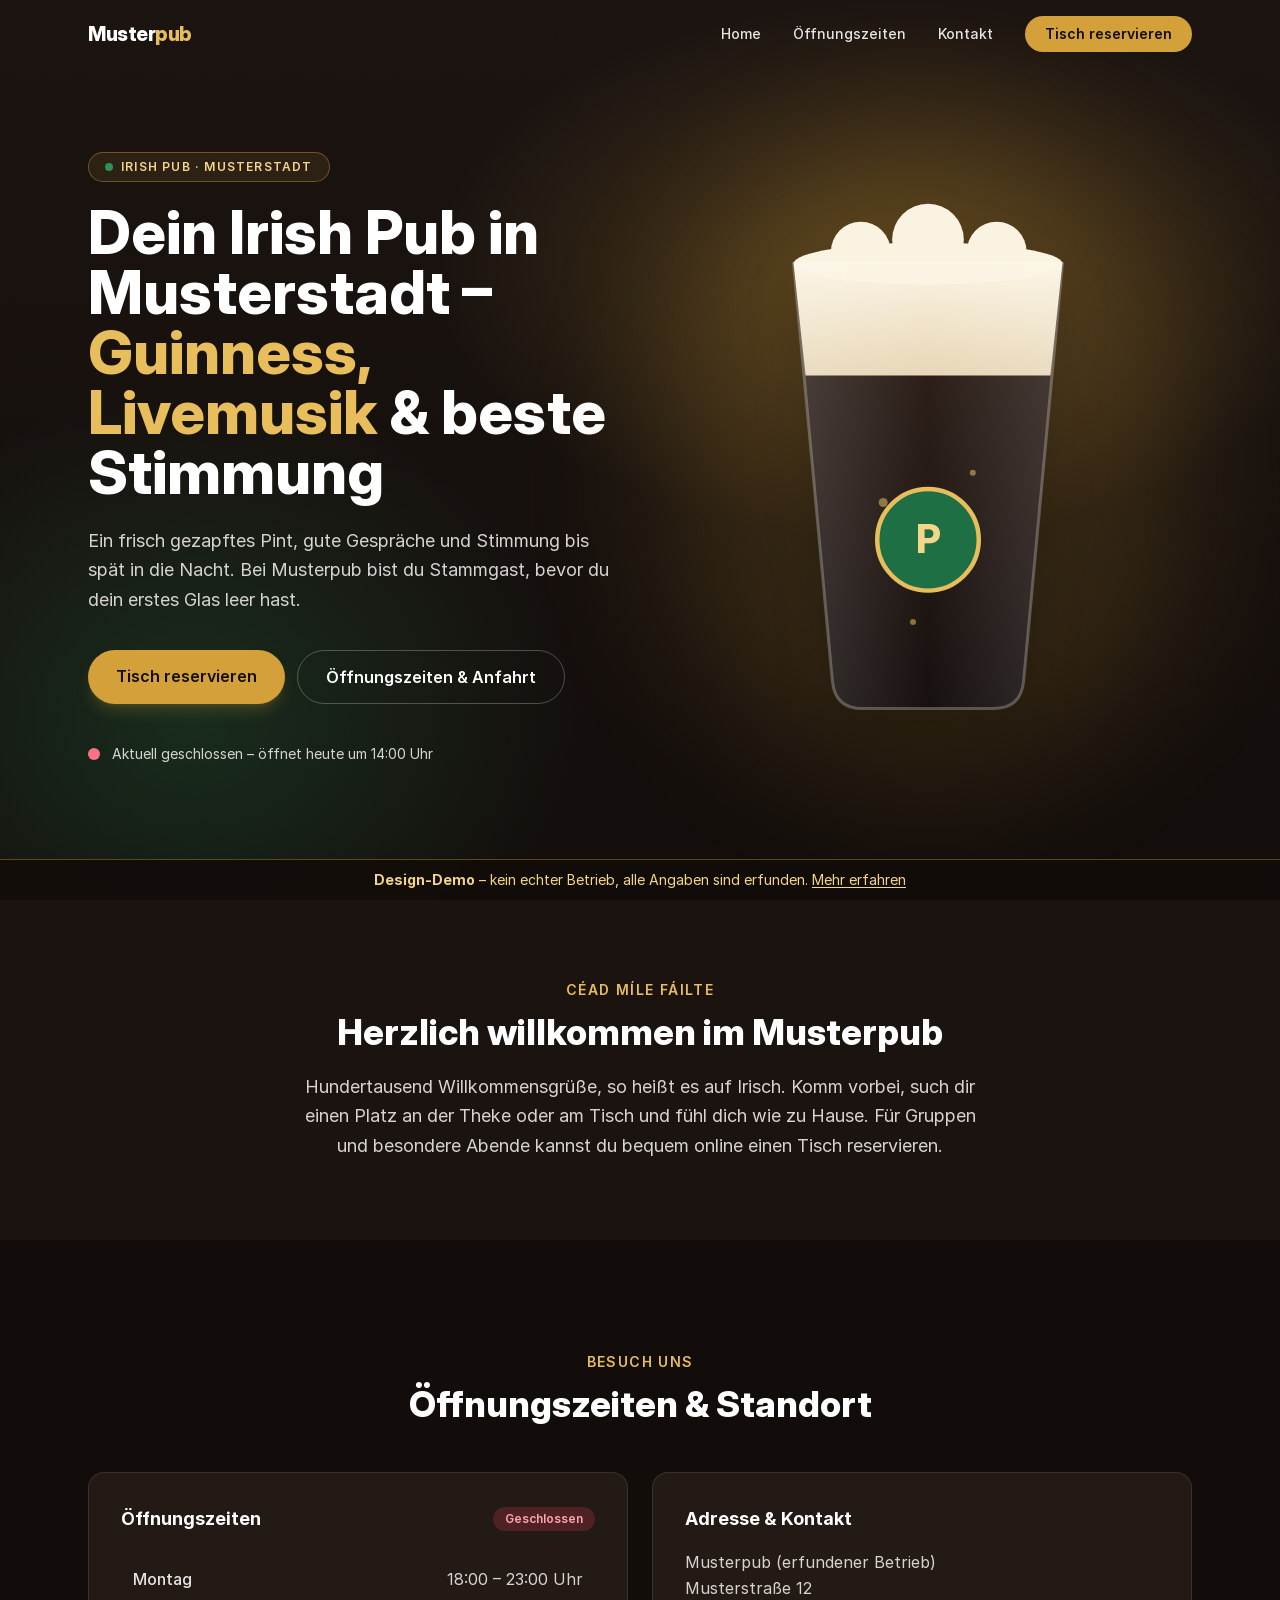
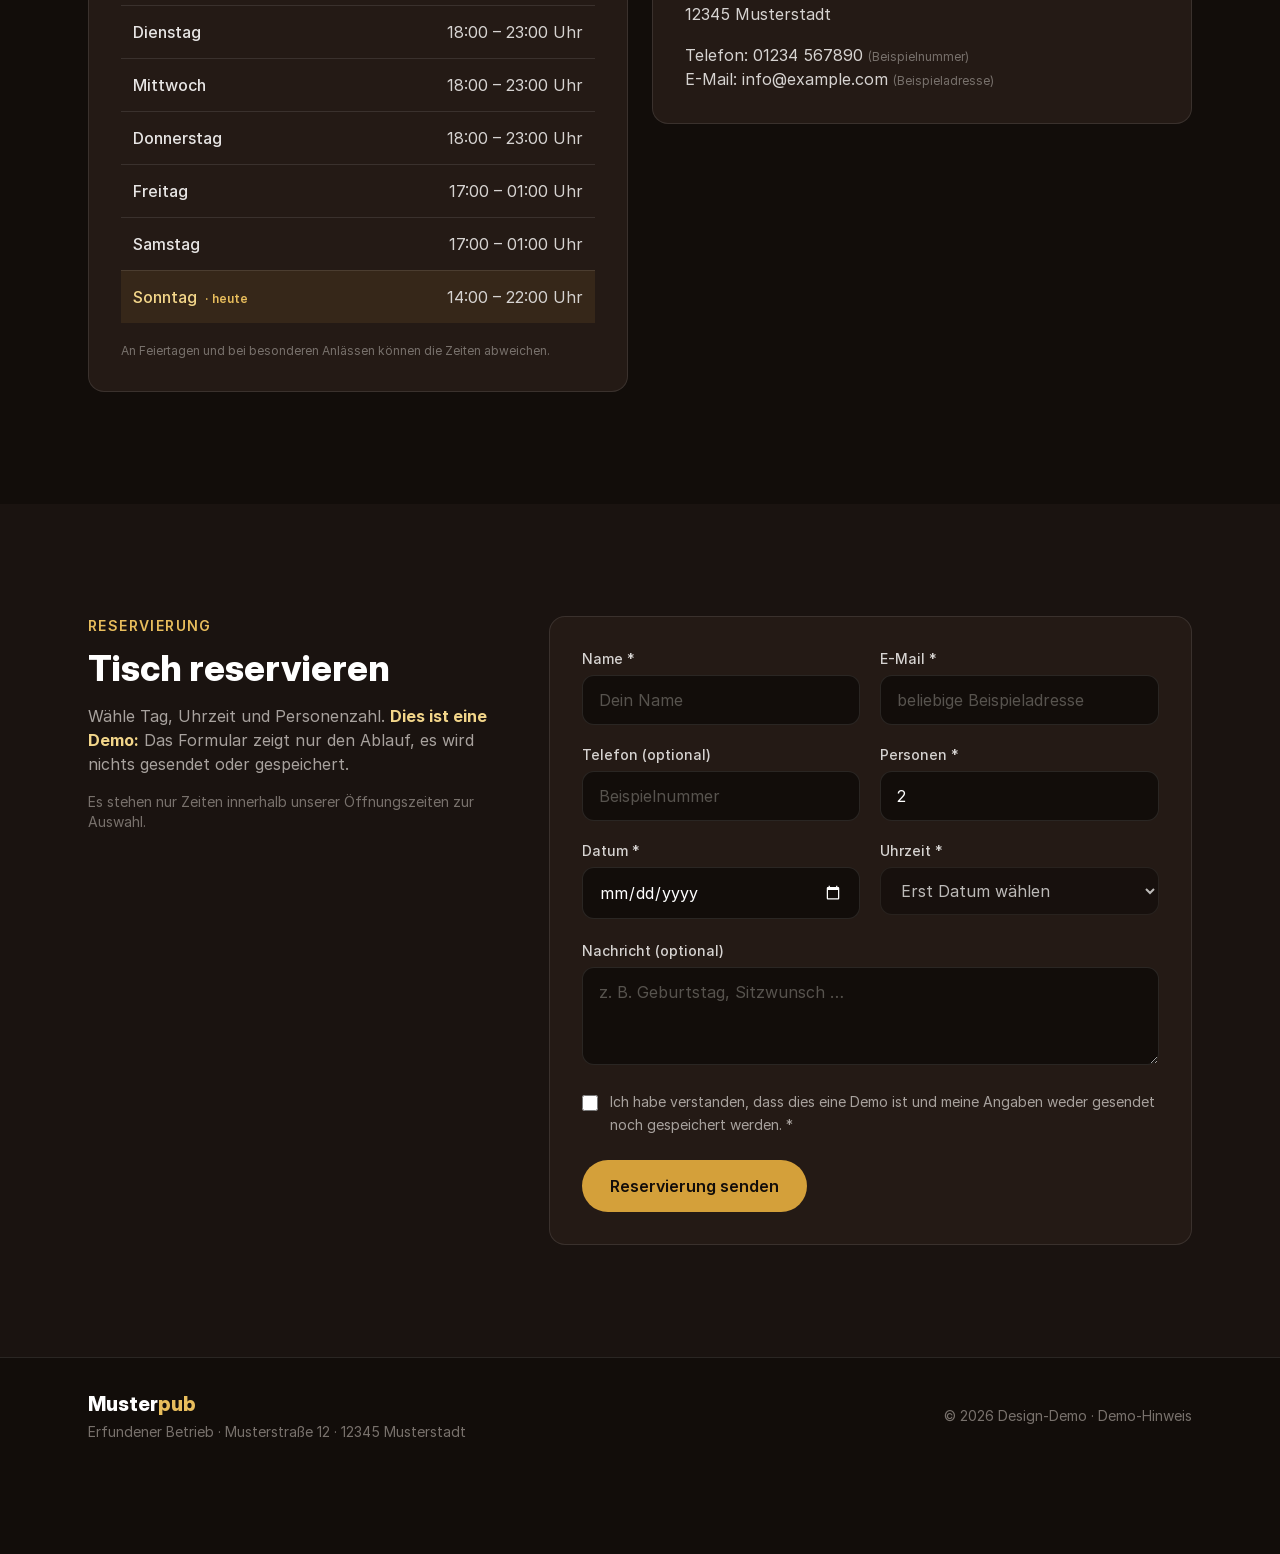
==== index.html @ 175fddae "Add Musterpub design demo (fictional pub, no real data) Static HTML/Tailwind demo of an Irish pub we" ====
<!doctype html>
<html lang="de">
<head>
<meta charset="utf-8">
<meta name="viewport" content="width=device-width, initial-scale=1">
<title>Musterpub – Design-Demo einer Irish-Pub-Website</title>
<meta name="description" content="Design-Demo einer Irish-Pub-Website mit einem erfundenen Betrieb. Kein echter Pub, alle Angaben sind Beispieldaten.">
<meta name="robots" content="noindex, nofollow">
<meta name="theme-color" content="#120d0a">
<link rel="preload" href="assets/fonts/Inter-Regular.woff2" as="font" type="font/woff2" crossorigin>
<link rel="stylesheet" href="assets/css/styles.css">
</head>
<body class="font-sans antialiased">

<a href="#main" class="sr-only focus:not-sr-only focus:fixed focus:left-4 focus:top-4 focus:z-[60] focus:rounded-lg focus:bg-gold-500 focus:px-4 focus:py-2 focus:font-semibold focus:text-pub-950">Zum Inhalt springen</a>

<!-- Header -->
<header id="top" class="fixed inset-x-0 top-0 z-50 transition-colors duration-300" data-header>
  <div class="mx-auto flex max-w-6xl items-center justify-between px-4 py-4 sm:px-6">
    <a href="#top" class="font-display text-xl font-extrabold tracking-tight text-white" aria-label="Musterpub – Startseite">
      Muster<span class="text-gold-400">pub</span>
    </a>
    <nav class="hidden items-center gap-8 text-sm font-medium md:flex" aria-label="Hauptnavigation">
      <a class="text-stone-200 transition hover:text-gold-400" href="#top">Home</a>
      <a class="text-stone-200 transition hover:text-gold-400" href="#zeiten">Öffnungszeiten</a>
      <a class="text-stone-200 transition hover:text-gold-400" href="#kontakt">Kontakt</a>
      <a href="#reservieren" class="rounded-full bg-gold-500 px-5 py-2 font-semibold text-pub-950 transition hover:bg-gold-400">Tisch reservieren</a>
    </nav>
    <button id="menuBtn" type="button" class="rounded-lg p-2 text-stone-100 md:hidden" aria-label="Menü öffnen" aria-expanded="false" aria-controls="mobileNav">
      <svg id="iconOpen" class="h-7 w-7" fill="none" stroke="currentColor" stroke-width="2" viewBox="0 0 24 24" aria-hidden="true"><path stroke-linecap="round" d="M4 7h16M4 12h16M4 17h16"/></svg>
      <svg id="iconClose" class="hidden h-7 w-7" fill="none" stroke="currentColor" stroke-width="2" viewBox="0 0 24 24" aria-hidden="true"><path stroke-linecap="round" d="M6 6l12 12M18 6L6 18"/></svg>
    </button>
  </div>
  <nav id="mobileNav" class="hidden border-t border-white/10 bg-pub-950/95 px-6 pb-6 pt-2 backdrop-blur md:hidden" aria-label="Mobile Navigation">
    <div class="flex flex-col gap-1 text-lg">
      <a class="m-link rounded-lg px-3 py-3 hover:bg-white/5" href="#top">Home</a>
      <a class="m-link rounded-lg px-3 py-3 hover:bg-white/5" href="#zeiten">Öffnungszeiten</a>
      <a class="m-link rounded-lg px-3 py-3 hover:bg-white/5" href="#kontakt">Kontakt</a>
      <a class="m-link mt-3 rounded-full bg-gold-500 px-5 py-3 text-center font-semibold text-pub-950" href="#reservieren">Tisch reservieren</a>
    </div>
  </nav>
</header>

<main id="main">

<!-- Hero -->
<section class="hero-bg grain relative flex min-h-[100svh] items-center overflow-hidden pt-24">
  <div class="mx-auto grid max-w-6xl items-center gap-12 px-4 pb-20 sm:px-6 lg:grid-cols-2">
    <div class="relative z-10">
      <p class="mb-5 inline-flex items-center gap-2 rounded-full border border-gold-500/40 bg-gold-500/10 px-4 py-1.5 text-xs font-semibold uppercase tracking-widest text-gold-300">
        <span class="h-2 w-2 rounded-full bg-clover-500"></span> Irish Pub · Musterstadt
      </p>
      <h1 class="font-display text-4xl font-extrabold leading-[1.05] text-white sm:text-5xl lg:text-6xl">
        Dein Irish Pub in Musterstadt – <span class="text-gold-400">Guinness, Livemusik</span> &amp; beste Stimmung
      </h1>
      <p class="mt-6 max-w-xl text-lg leading-relaxed text-stone-300">
        Ein frisch gezapftes Pint, gute Gespräche und Stimmung bis spät in die Nacht. Bei Musterpub bist du Stammgast, bevor du dein erstes Glas leer hast.
      </p>
      <div class="mt-9 flex flex-col gap-3 sm:flex-row">
        <a href="#reservieren" class="rounded-full bg-gold-500 px-7 py-3.5 text-center font-semibold text-pub-950 shadow-lg shadow-gold-500/20 transition hover:-translate-y-0.5 hover:bg-gold-400">Tisch reservieren</a>
        <a href="#zeiten" class="rounded-full border border-white/25 px-7 py-3.5 text-center font-semibold text-white transition hover:-translate-y-0.5 hover:border-gold-400 hover:text-gold-300">Öffnungszeiten &amp; Anfahrt</a>
      </div>
      <div class="mt-10 flex items-center gap-3 text-sm" aria-live="polite">
        <span id="statusDot" class="h-3 w-3 rounded-full bg-stone-500"></span>
        <span id="statusText" class="text-stone-300">Öffnungsstatus wird geladen …</span>
      </div>
    </div>

    <!-- Pint-Illustration -->
    <div class="relative z-10 mx-auto w-full max-w-sm lg:max-w-md" aria-hidden="true">
      <div class="absolute -inset-10 rounded-full bg-gold-500/15 blur-3xl"></div>
      <svg viewBox="0 0 300 380" class="foam relative w-full drop-shadow-2xl">
        <defs>
          <linearGradient id="glass" x1="0" x2="1"><stop offset="0" stop-color="#ffffff" stop-opacity=".18"/><stop offset=".5" stop-color="#ffffff" stop-opacity=".04"/><stop offset="1" stop-color="#ffffff" stop-opacity=".16"/></linearGradient>
          <linearGradient id="stout" x1="0" y1="0" x2="0" y2="1"><stop offset="0" stop-color="#2a1a12"/><stop offset="1" stop-color="#0d0705"/></linearGradient>
          <linearGradient id="head" x1="0" y1="0" x2="0" y2="1"><stop offset="0" stop-color="#fbf3e2"/><stop offset="1" stop-color="#e6d5b3"/></linearGradient>
        </defs>
        <path d="M60 60 L240 60 L214 340 Q212 358 194 358 L106 358 Q88 358 86 340 Z" fill="url(#stout)"/>
        <path d="M60 60 L240 60 L232 135 L68 135 Z" fill="url(#head)"/>
        <ellipse cx="150" cy="60" rx="90" ry="14" fill="#fbf3e2"/>
        <circle cx="105" cy="52" r="20" fill="#fbf3e2"/><circle cx="150" cy="44" r="24" fill="#fbf3e2"/><circle cx="196" cy="52" r="20" fill="#fbf3e2"/>
        <path d="M60 60 L240 60 L214 340 Q212 358 194 358 L106 358 Q88 358 86 340 Z" fill="url(#glass)" stroke="#ffffff" stroke-opacity=".25" stroke-width="2"/>
        <g fill="#e8bd5c" opacity=".55"><circle cx="120" cy="220" r="3"/><circle cx="165" cy="260" r="2.5"/><circle cx="140" cy="300" r="2"/><circle cx="180" cy="200" r="2"/></g>
        <g transform="translate(150 245)"><circle r="34" fill="#1f6f45" stroke="#e8bd5c" stroke-width="3"/>
          <text y="9" text-anchor="middle" font-family="Inter Display, Inter, sans-serif" font-weight="800" font-size="26" fill="#f3d68a">P</text></g>
      </svg>
    </div>
  </div>
</section>

<!-- Willkommen -->
<section class="bg-pub-900 py-16 sm:py-20">
  <div class="reveal mx-auto max-w-4xl px-4 text-center sm:px-6">
    <p class="text-sm font-semibold uppercase tracking-widest text-gold-400">Céad Míle Fáilte</p>
    <h2 class="mt-3 font-display text-3xl font-extrabold text-white sm:text-4xl">Herzlich willkommen im Musterpub</h2>
    <p class="mx-auto mt-5 max-w-2xl text-lg leading-relaxed text-stone-300">
      Hundertausend Willkommensgrüße, so heißt es auf Irisch. Komm vorbei, such dir einen Platz an der Theke oder am Tisch und fühl dich wie zu Hause. Für Gruppen und besondere Abende kannst du bequem online einen Tisch reservieren.
    </p>
  </div>
</section>

<!-- Öffnungszeiten & Standort -->
<section id="zeiten" class="bg-pub-950 py-20 sm:py-28">
  <div class="mx-auto max-w-6xl px-4 sm:px-6">
    <div class="reveal mx-auto max-w-2xl text-center">
      <p class="text-sm font-semibold uppercase tracking-widest text-gold-400">Besuch uns</p>
      <h2 class="mt-3 font-display text-3xl font-extrabold text-white sm:text-4xl">Öffnungszeiten &amp; Standort</h2>
    </div>
    <div class="mt-12 grid gap-6 lg:grid-cols-2">
      <div class="reveal rounded-2xl border border-white/10 bg-pub-800 p-6 sm:p-8">
        <div class="flex items-center justify-between">
          <h3 class="text-lg font-bold text-white">Öffnungszeiten</h3>
          <span id="statusBadge" class="rounded-full bg-stone-600/40 px-3 py-1 text-xs font-semibold text-stone-300">…</span>
        </div>
        <table class="mt-5 w-full text-left text-sm sm:text-base">
          <caption class="sr-only">Wöchentliche Öffnungszeiten</caption>
          <tbody id="hoursBody" class="divide-y divide-white/10">
            <tr><th scope="row" class="py-3.5 pl-3 pr-4 font-medium text-stone-200">Montag – Donnerstag</th><td class="py-3.5 pr-3 text-right text-stone-300">18:00 – 23:00 Uhr</td></tr>
            <tr><th scope="row" class="py-3.5 pl-3 pr-4 font-medium text-stone-200">Freitag &amp; Samstag</th><td class="py-3.5 pr-3 text-right text-stone-300">17:00 – 01:00 Uhr</td></tr>
            <tr><th scope="row" class="py-3.5 pl-3 pr-4 font-medium text-stone-200">Sonntag</th><td class="py-3.5 pr-3 text-right text-stone-300">14:00 – 22:00 Uhr</td></tr>
          </tbody>
        </table>
        <p class="mt-5 text-xs text-stone-500">An Feiertagen und bei besonderen Anlässen können die Zeiten abweichen.</p>
      </div>
      <div class="reveal flex flex-col gap-6">
        <div id="kontakt" class="rounded-2xl border border-white/10 bg-pub-800 p-6 sm:p-8">
          <h3 class="text-lg font-bold text-white">Adresse &amp; Kontakt</h3>
          <address class="mt-4 not-italic leading-relaxed text-stone-300">
            Musterpub (erfundener Betrieb)<br>
            Musterstraße 12<br>
            12345 Musterstadt
          </address>
          <p class="mt-4 text-stone-300">
            Telefon: 01234 567890 <span class="text-xs text-stone-500">(Beispielnummer)</span><br>
            E-Mail: info@example.com <span class="text-xs text-stone-500">(Beispieladresse)</span>
          </p>
        </div>
      </div>
    </div>
  </div>
</section>

<!-- Reservierung -->
<section id="reservieren" class="bg-pub-900 py-20 sm:py-28">
  <div class="mx-auto grid max-w-6xl gap-12 px-4 sm:px-6 lg:grid-cols-5">
    <div class="reveal lg:col-span-2">
      <p class="text-sm font-semibold uppercase tracking-widest text-gold-400">Reservierung</p>
      <h2 class="mt-3 font-display text-3xl font-extrabold text-white sm:text-4xl">Tisch reservieren</h2>
      <p class="mt-4 text-stone-400">Wähle Tag, Uhrzeit und Personenzahl. <strong class="text-gold-300">Dies ist eine Demo:</strong> Das Formular zeigt nur den Ablauf, es wird nichts gesendet oder gespeichert.</p>
      <p class="mt-4 text-sm text-stone-500">Es stehen nur Zeiten innerhalb unserer Öffnungszeiten zur Auswahl.</p>
    </div>
    <form id="resForm" class="reveal rounded-2xl border border-white/10 bg-pub-800 p-6 sm:p-8 lg:col-span-3" novalidate>
      <div class="grid gap-5 sm:grid-cols-2">
        <div>
          <label for="name" class="mb-1.5 block text-sm font-medium text-stone-300">Name *</label>
          <input id="name" name="name" required maxlength="100" autocomplete="name" class="field" placeholder="Dein Name">
        </div>
        <div>
          <label for="email" class="mb-1.5 block text-sm font-medium text-stone-300">E-Mail *</label>
          <input id="email" name="email" type="email" required maxlength="200" autocomplete="email" class="field" placeholder="beliebige Beispieladresse">
        </div>
        <div>
          <label for="phone" class="mb-1.5 block text-sm font-medium text-stone-300">Telefon (optional)</label>
          <input id="phone" name="phone" type="tel" maxlength="40" autocomplete="tel" class="field" placeholder="Beispielnummer">
        </div>
        <div>
          <label for="guests" class="mb-1.5 block text-sm font-medium text-stone-300">Personen *</label>
          <input id="guests" name="guests" type="number" inputmode="numeric" min="1" max="100" value="2" required class="field">
        </div>
        <div>
          <label for="date" class="mb-1.5 block text-sm font-medium text-stone-300">Datum *</label>
          <input id="date" name="date" type="date" required class="field [color-scheme:dark]">
        </div>
        <div>
          <label for="time" class="mb-1.5 block text-sm font-medium text-stone-300">Uhrzeit *</label>
          <select id="time" name="time" required class="field" disabled><option value="">Erst Datum wählen</option></select>
          <p id="hoursHint" class="mt-1.5 text-xs text-stone-500"></p>
        </div>
      </div>
      <div class="mt-5">
        <label for="msg" class="mb-1.5 block text-sm font-medium text-stone-300">Nachricht (optional)</label>
        <textarea id="msg" name="msg" rows="3" maxlength="500" class="field" placeholder="z. B. Geburtstag, Sitzwunsch …"></textarea>
      </div>
      <div class="mt-5 flex items-start gap-3">
        <input id="consent" name="consent" type="checkbox" required class="mt-1 h-4 w-4 shrink-0 accent-[#d4a03a]">
        <label for="consent" class="text-sm leading-relaxed text-stone-400">
          Ich habe verstanden, dass dies eine Demo ist und meine Angaben weder gesendet noch gespeichert werden. *
        </label>
      </div>
      <button id="submitBtn" type="submit" class="mt-6 w-full rounded-full bg-gold-500 px-7 py-3.5 font-semibold text-pub-950 transition hover:bg-gold-400 sm:w-auto">Reservierung senden</button>
      <p id="formMsg" class="mt-4 rounded-xl px-4 py-3 text-sm empty:hidden" role="status" aria-live="polite"></p>
    </form>
  </div>
</section>

</main>

<!-- Footer -->
<footer class="border-t border-white/10 bg-pub-950 pb-20">
  <div class="mx-auto flex max-w-6xl flex-col items-center justify-between gap-4 px-4 py-8 text-center sm:px-6 md:flex-row md:text-left">
    <div>
      <p class="font-display text-xl font-extrabold text-white">Muster<span class="text-gold-400">pub</span></p>
      <p class="mt-1 text-sm text-stone-500">Erfundener Betrieb · Musterstraße 12 · 12345 Musterstadt</p>
    </div>
    <p class="text-sm text-stone-500">
      © <span id="year">2026</span> Design-Demo ·
      <a href="hinweis.html" class="underline-offset-2 hover:text-gold-400 hover:underline">Demo-Hinweis</a>
    </p>
  </div>
</footer>

<!-- Dauerhafter Demo-Hinweis -->
<div class="fixed inset-x-0 bottom-0 z-[55] border-t border-gold-500/40 bg-pub-950/95 px-4 py-2.5 text-center text-xs text-gold-300 backdrop-blur sm:text-sm" role="note">
  <strong>Design-Demo</strong> – kein echter Betrieb, alle Angaben sind erfunden. <a href="hinweis.html" class="underline underline-offset-2 hover:text-gold-400">Mehr erfahren</a>
</div>

<script src="assets/js/main.js" defer></script>
</body>
</html>
---- assets/css/styles.css ----
*,:after,:before{--tw-border-spacing-x:0;--tw-border-spacing-y:0;--tw-translate-x:0;--tw-translate-y:0;--tw-rotate:0;--tw-skew-x:0;--tw-skew-y:0;--tw-scale-x:1;--tw-scale-y:1;--tw-pan-x: ;--tw-pan-y: ;--tw-pinch-zoom: ;--tw-scroll-snap-strictness:proximity;--tw-gradient-from-position: ;--tw-gradient-via-position: ;--tw-gradient-to-position: ;--tw-ordinal: ;--tw-slashed-zero: ;--tw-numeric-figure: ;--tw-numeric-spacing: ;--tw-numeric-fraction: ;--tw-ring-inset: ;--tw-ring-offset-width:0px;--tw-ring-offset-color:#fff;--tw-ring-color:rgba(59,130,246,.5);--tw-ring-offset-shadow:0 0 #0000;--tw-ring-shadow:0 0 #0000;--tw-shadow:0 0 #0000;--tw-shadow-colored:0 0 #0000;--tw-blur: ;--tw-brightness: ;--tw-contrast: ;--tw-grayscale: ;--tw-hue-rotate: ;--tw-invert: ;--tw-saturate: ;--tw-sepia: ;--tw-drop-shadow: ;--tw-backdrop-blur: ;--tw-backdrop-brightness: ;--tw-backdrop-contrast: ;--tw-backdrop-grayscale: ;--tw-backdrop-hue-rotate: ;--tw-backdrop-invert: ;--tw-backdrop-opacity: ;--tw-backdrop-saturate: ;--tw-backdrop-sepia: ;--tw-contain-size: ;--tw-contain-layout: ;--tw-contain-paint: ;--tw-contain-style: }::backdrop{--tw-border-spacing-x:0;--tw-border-spacing-y:0;--tw-translate-x:0;--tw-translate-y:0;--tw-rotate:0;--tw-skew-x:0;--tw-skew-y:0;--tw-scale-x:1;--tw-scale-y:1;--tw-pan-x: ;--tw-pan-y: ;--tw-pinch-zoom: ;--tw-scroll-snap-strictness:proximity;--tw-gradient-from-position: ;--tw-gradient-via-position: ;--tw-gradient-to-position: ;--tw-ordinal: ;--tw-slashed-zero: ;--tw-numeric-figure: ;--tw-numeric-spacing: ;--tw-numeric-fraction: ;--tw-ring-inset: ;--tw-ring-offset-width:0px;--tw-ring-offset-color:#fff;--tw-ring-color:rgba(59,130,246,.5);--tw-ring-offset-shadow:0 0 #0000;--tw-ring-shadow:0 0 #0000;--tw-shadow:0 0 #0000;--tw-shadow-colored:0 0 #0000;--tw-blur: ;--tw-brightness: ;--tw-contrast: ;--tw-grayscale: ;--tw-hue-rotate: ;--tw-invert: ;--tw-saturate: ;--tw-sepia: ;--tw-drop-shadow: ;--tw-backdrop-blur: ;--tw-backdrop-brightness: ;--tw-backdrop-contrast: ;--tw-backdrop-grayscale: ;--tw-backdrop-hue-rotate: ;--tw-backdrop-invert: ;--tw-backdrop-opacity: ;--tw-backdrop-saturate: ;--tw-backdrop-sepia: ;--tw-contain-size: ;--tw-contain-layout: ;--tw-contain-paint: ;--tw-contain-style: }/*! tailwindcss v3.4.17 | MIT License | https://tailwindcss.com*/*,:after,:before{border:0 solid #e5e7eb;box-sizing:border-box}:after,:before{--tw-content:""}:host,html{line-height:1.5;-webkit-text-size-adjust:100%;font-family:Inter,system-ui,sans-serif;font-feature-settings:normal;font-variation-settings:normal;-moz-tab-size:4;-o-tab-size:4;tab-size:4;-webkit-tap-highlight-color:transparent}body{line-height:inherit;margin:0}hr{border-top-width:1px;color:inherit;height:0}abbr:where([title]){-webkit-text-decoration:underline dotted;text-decoration:underline dotted}h1,h2,h3,h4,h5,h6{font-size:inherit;font-weight:inherit}a{color:inherit;text-decoration:inherit}b,strong{font-weight:bolder}code,kbd,pre,samp{font-family:ui-monospace,SFMono-Regular,Menlo,Monaco,Consolas,Liberation Mono,Courier New,monospace;font-feature-settings:normal;font-size:1em;font-variation-settings:normal}small{font-size:80%}sub,sup{font-size:75%;line-height:0;position:relative;vertical-align:baseline}sub{bottom:-.25em}sup{top:-.5em}table{border-collapse:collapse;border-color:inherit;text-indent:0}button,input,optgroup,select,textarea{color:inherit;font-family:inherit;font-feature-settings:inherit;font-size:100%;font-variation-settings:inherit;font-weight:inherit;letter-spacing:inherit;line-height:inherit;margin:0;padding:0}button,select{text-transform:none}button,input:where([type=button]),input:where([type=reset]),input:where([type=submit]){-webkit-appearance:button;background-color:transparent;background-image:none}:-moz-focusring{outline:auto}:-moz-ui-invalid{box-shadow:none}progress{vertical-align:baseline}::-webkit-inner-spin-button,::-webkit-outer-spin-button{height:auto}[type=search]{-webkit-appearance:textfield;outline-offset:-2px}::-webkit-search-decoration{-webkit-appearance:none}::-webkit-file-upload-button{-webkit-appearance:button;font:inherit}summary{display:list-item}blockquote,dd,dl,figure,h1,h2,h3,h4,h5,h6,hr,p,pre{margin:0}fieldset{margin:0}fieldset,legend{padding:0}menu,ol,ul{list-style:none;margin:0;padding:0}dialog{padding:0}textarea{resize:vertical}input::-moz-placeholder,textarea::-moz-placeholder{color:#9ca3af;opacity:1}input::placeholder,textarea::placeholder{color:#9ca3af;opacity:1}[role=button],button{cursor:pointer}:disabled{cursor:default}audio,canvas,embed,iframe,img,object,svg,video{display:block;vertical-align:middle}img,video{height:auto;max-width:100%}[hidden]:where(:not([hidden=until-found])){display:none}html{scroll-behavior:smooth;scroll-padding-top:5rem}body{background:#120d0a;color:#eadfd2}.hero-bg{background:radial-gradient(ellipse 60% 50% at 70% 30%,rgba(212,160,58,.28),transparent 60%),radial-gradient(ellipse 50% 60% at 15% 80%,rgba(31,111,69,.3),transparent 60%),linear-gradient(180deg,#1a1310,#120d0a)}.grain:after{background-image:url("data:image/svg+xml;utf8,<svg xmlns='http://www.w3.org/2000/svg' width='160' height='160'><filter id='n'><feTurbulence type='fractalNoise' baseFrequency='.9' numOctaves='2'/></filter><rect width='100%' height='100%' filter='url(%23n)'/></svg>");content:"";inset:0;mix-blend-mode:overlay;opacity:.07;pointer-events:none;position:absolute}.reveal{opacity:0;transform:translateY(24px);transition:opacity .7s ease,transform .7s ease}.reveal.in{opacity:1;transform:none}.foam{animation:float 6s ease-in-out infinite}.today-row{background:rgba(212,160,58,.1)}.field{border-color:hsla(0,0%,100%,.1);border-radius:.75rem;border-width:1px;width:100%;--tw-bg-opacity:1;background-color:rgb(18 13 10/var(--tw-bg-opacity,1));padding:.75rem 1rem;--tw-text-opacity:1;color:rgb(255 255 255/var(--tw-text-opacity,1));outline:2px solid transparent;outline-offset:2px;transition-duration:.15s;transition-property:color,background-color,border-color,text-decoration-color,fill,stroke,opacity,box-shadow,transform,filter,-webkit-backdrop-filter;transition-property:color,background-color,border-color,text-decoration-color,fill,stroke,opacity,box-shadow,transform,filter,backdrop-filter;transition-property:color,background-color,border-color,text-decoration-color,fill,stroke,opacity,box-shadow,transform,filter,backdrop-filter,-webkit-backdrop-filter;transition-timing-function:cubic-bezier(.4,0,.2,1)}.field::-moz-placeholder{--tw-text-opacity:1;color:rgb(87 83 78/var(--tw-text-opacity,1))}.field::placeholder{--tw-text-opacity:1;color:rgb(87 83 78/var(--tw-text-opacity,1))}.field:focus{--tw-border-opacity:1;border-color:rgb(212 160 58/var(--tw-border-opacity,1));--tw-ring-offset-shadow:var(--tw-ring-inset) 0 0 0 var(--tw-ring-offset-width) var(--tw-ring-offset-color);--tw-ring-shadow:var(--tw-ring-inset) 0 0 0 calc(2px + var(--tw-ring-offset-width)) var(--tw-ring-color);box-shadow:var(--tw-ring-offset-shadow),var(--tw-ring-shadow),var(--tw-shadow,0 0 #0000);--tw-ring-color:rgba(212,160,58,.3)}.legal h2{font-family:Inter Display,Inter,system-ui,sans-serif;font-size:1.5rem;font-weight:800;line-height:2rem;margin-top:2.5rem;--tw-text-opacity:1;color:rgb(255 255 255/var(--tw-text-opacity,1))}.legal h3{font-size:1.125rem;font-weight:700;line-height:1.75rem;margin-top:1.5rem;--tw-text-opacity:1;color:rgb(243 214 138/var(--tw-text-opacity,1))}.legal li,.legal p{line-height:1.625;--tw-text-opacity:1;color:rgb(214 211 209/var(--tw-text-opacity,1))}.legal p,.legal ul{margin-top:.75rem}.legal ul{list-style-type:disc}.legal ul>:not([hidden])~:not([hidden]){--tw-space-y-reverse:0;margin-bottom:calc(.25rem*var(--tw-space-y-reverse));margin-top:calc(.25rem*(1 - var(--tw-space-y-reverse)))}.legal ul{padding-left:1.5rem}.legal a{--tw-text-opacity:1;color:rgb(232 189 92/var(--tw-text-opacity,1));text-decoration-line:underline;text-underline-offset:2px}.legal a:hover{--tw-text-opacity:1;color:rgb(243 214 138/var(--tw-text-opacity,1))}.sr-only{height:1px;margin:-1px;overflow:hidden;padding:0;position:absolute;width:1px;clip:rect(0,0,0,0);border-width:0;white-space:nowrap}.fixed{position:fixed}.absolute{position:absolute}.relative{position:relative}.-inset-10{inset:-2.5rem}.inset-x-0{left:0;right:0}.bottom-0{bottom:0}.top-0{top:0}.z-10{z-index:10}.z-50{z-index:50}.z-\[55\]{z-index:55}.mx-auto{margin-left:auto;margin-right:auto}.mb-1\.5{margin-bottom:.375rem}.mb-5{margin-bottom:1.25rem}.ml-1{margin-left:.25rem}.mt-1{margin-top:.25rem}.mt-1\.5{margin-top:.375rem}.mt-10{margin-top:2.5rem}.mt-12{margin-top:3rem}.mt-3{margin-top:.75rem}.mt-4{margin-top:1rem}.mt-5{margin-top:1.25rem}.mt-6{margin-top:1.5rem}.mt-9{margin-top:2.25rem}.block{display:block}.flex{display:flex}.inline-flex{display:inline-flex}.table{display:table}.grid{display:grid}.hidden{display:none}.h-2{height:.5rem}.h-3{height:.75rem}.h-4{height:1rem}.h-7{height:1.75rem}.min-h-\[100svh\]{min-height:100svh}.w-2{width:.5rem}.w-3{width:.75rem}.w-4{width:1rem}.w-7{width:1.75rem}.w-full{width:100%}.max-w-2xl{max-width:42rem}.max-w-3xl{max-width:48rem}.max-w-4xl{max-width:56rem}.max-w-6xl{max-width:72rem}.max-w-sm{max-width:24rem}.max-w-xl{max-width:36rem}.shrink-0{flex-shrink:0}.transform{transform:translate(var(--tw-translate-x),var(--tw-translate-y)) rotate(var(--tw-rotate)) skewX(var(--tw-skew-x)) skewY(var(--tw-skew-y)) scaleX(var(--tw-scale-x)) scaleY(var(--tw-scale-y))}.flex-col{flex-direction:column}.items-start{align-items:flex-start}.items-center{align-items:center}.justify-between{justify-content:space-between}.gap-1{gap:.25rem}.gap-12{gap:3rem}.gap-2{gap:.5rem}.gap-3{gap:.75rem}.gap-4{gap:1rem}.gap-5{gap:1.25rem}.gap-6{gap:1.5rem}.gap-8{gap:2rem}.divide-y>:not([hidden])~:not([hidden]){--tw-divide-y-reverse:0;border-bottom-width:calc(1px*var(--tw-divide-y-reverse));border-top-width:calc(1px*(1 - var(--tw-divide-y-reverse)))}.divide-white\/10>:not([hidden])~:not([hidden]){border-color:hsla(0,0%,100%,.1)}.overflow-hidden{overflow:hidden}.rounded-2xl{border-radius:1rem}.rounded-full{border-radius:9999px}.rounded-lg{border-radius:.5rem}.rounded-xl{border-radius:.75rem}.border{border-width:1px}.border-b{border-bottom-width:1px}.border-t{border-top-width:1px}.border-gold-500\/40{border-color:rgba(212,160,58,.4)}.border-white\/10{border-color:hsla(0,0%,100%,.1)}.border-white\/25{border-color:hsla(0,0%,100%,.25)}.bg-clover-500{--tw-bg-opacity:1;background-color:rgb(47 143 91/var(--tw-bg-opacity,1))}.bg-emerald-400{--tw-bg-opacity:1;background-color:rgb(52 211 153/var(--tw-bg-opacity,1))}.bg-emerald-500\/15{background-color:rgba(16,185,129,.15)}.bg-emerald-500\/20{background-color:rgba(16,185,129,.2)}.bg-gold-500{--tw-bg-opacity:1;background-color:rgb(212 160 58/var(--tw-bg-opacity,1))}.bg-gold-500\/10{background-color:rgba(212,160,58,.1)}.bg-gold-500\/15{background-color:rgba(212,160,58,.15)}.bg-pub-800{--tw-bg-opacity:1;background-color:rgb(36 26 21/var(--tw-bg-opacity,1))}.bg-pub-900{--tw-bg-opacity:1;background-color:rgb(26 19 16/var(--tw-bg-opacity,1))}.bg-pub-950{--tw-bg-opacity:1;background-color:rgb(18 13 10/var(--tw-bg-opacity,1))}.bg-pub-950\/90{background-color:rgba(18,13,10,.9)}.bg-pub-950\/95{background-color:rgba(18,13,10,.95)}.bg-rose-400{--tw-bg-opacity:1;background-color:rgb(251 113 133/var(--tw-bg-opacity,1))}.bg-rose-500\/15{background-color:rgba(244,63,94,.15)}.bg-rose-500\/20{background-color:rgba(244,63,94,.2)}.bg-stone-500{--tw-bg-opacity:1;background-color:rgb(120 113 108/var(--tw-bg-opacity,1))}.bg-stone-600\/40{background-color:rgba(87,83,78,.4)}.p-2{padding:.5rem}.p-6{padding:1.5rem}.px-3{padding-left:.75rem;padding-right:.75rem}.px-4{padding-left:1rem;padding-right:1rem}.px-5{padding-left:1.25rem;padding-right:1.25rem}.px-6{padding-left:1.5rem;padding-right:1.5rem}.px-7{padding-left:1.75rem;padding-right:1.75rem}.py-1{padding-bottom:.25rem;padding-top:.25rem}.py-1\.5{padding-bottom:.375rem;padding-top:.375rem}.py-16{padding-bottom:4rem;padding-top:4rem}.py-2{padding-bottom:.5rem;padding-top:.5rem}.py-2\.5{padding-bottom:.625rem;padding-top:.625rem}.py-20{padding-bottom:5rem;padding-top:5rem}.py-3{padding-bottom:.75rem;padding-top:.75rem}.py-3\.5{padding-bottom:.875rem;padding-top:.875rem}.py-4{padding-bottom:1rem;padding-top:1rem}.py-6{padding-bottom:1.5rem;padding-top:1.5rem}.py-8{padding-bottom:2rem;padding-top:2rem}.pb-16{padding-bottom:4rem}.pb-20{padding-bottom:5rem}.pb-24{padding-bottom:6rem}.pb-6{padding-bottom:1.5rem}.pl-3{padding-left:.75rem}.pr-3{padding-right:.75rem}.pr-4{padding-right:1rem}.pt-12{padding-top:3rem}.pt-2{padding-top:.5rem}.pt-24{padding-top:6rem}.text-left{text-align:left}.text-center{text-align:center}.text-right{text-align:right}.font-display{font-family:Inter Display,Inter,system-ui,sans-serif}.font-sans{font-family:Inter,system-ui,sans-serif}.text-3xl{font-size:1.875rem;line-height:2.25rem}.text-4xl{font-size:2.25rem;line-height:2.5rem}.text-lg{font-size:1.125rem;line-height:1.75rem}.text-sm{font-size:.875rem;line-height:1.25rem}.text-xl{font-size:1.25rem;line-height:1.75rem}.text-xs{font-size:.75rem;line-height:1rem}.font-bold{font-weight:700}.font-extrabold{font-weight:800}.font-medium{font-weight:500}.font-semibold{font-weight:600}.uppercase{text-transform:uppercase}.not-italic{font-style:normal}.leading-\[1\.05\]{line-height:1.05}.leading-relaxed{line-height:1.625}.tracking-tight{letter-spacing:-.025em}.tracking-widest{letter-spacing:.1em}.text-emerald-300{--tw-text-opacity:1;color:rgb(110 231 183/var(--tw-text-opacity,1))}.text-gold-300{--tw-text-opacity:1;color:rgb(243 214 138/var(--tw-text-opacity,1))}.text-gold-400{--tw-text-opacity:1;color:rgb(232 189 92/var(--tw-text-opacity,1))}.text-pub-950{--tw-text-opacity:1;color:rgb(18 13 10/var(--tw-text-opacity,1))}.text-rose-300{--tw-text-opacity:1;color:rgb(253 164 175/var(--tw-text-opacity,1))}.text-stone-100{--tw-text-opacity:1;color:rgb(245 245 244/var(--tw-text-opacity,1))}.text-stone-200{--tw-text-opacity:1;color:rgb(231 229 228/var(--tw-text-opacity,1))}.text-stone-300{--tw-text-opacity:1;color:rgb(214 211 209/var(--tw-text-opacity,1))}.text-stone-400{--tw-text-opacity:1;color:rgb(168 162 158/var(--tw-text-opacity,1))}.text-stone-500{--tw-text-opacity:1;color:rgb(120 113 108/var(--tw-text-opacity,1))}.text-white{--tw-text-opacity:1;color:rgb(255 255 255/var(--tw-text-opacity,1))}.underline{text-decoration-line:underline}.underline-offset-2{text-underline-offset:2px}.antialiased{-webkit-font-smoothing:antialiased;-moz-osx-font-smoothing:grayscale}.accent-\[\#d4a03a\]{accent-color:#d4a03a}.shadow-\[0_0_12px_rgba\(52\2c 211\2c 153\2c \.8\)\]{--tw-shadow:0 0 12px rgba(52,211,153,.8);--tw-shadow-colored:0 0 12px var(--tw-shadow-color)}.shadow-\[0_0_12px_rgba\(52\2c 211\2c 153\2c \.8\)\],.shadow-lg{box-shadow:var(--tw-ring-offset-shadow,0 0 #0000),var(--tw-ring-shadow,0 0 #0000),var(--tw-shadow)}.shadow-lg{--tw-shadow:0 10px 15px -3px rgba(0,0,0,.1),0 4px 6px -4px rgba(0,0,0,.1);--tw-shadow-colored:0 10px 15px -3px var(--tw-shadow-color),0 4px 6px -4px var(--tw-shadow-color)}.shadow-black\/30{--tw-shadow-color:rgba(0,0,0,.3);--tw-shadow:var(--tw-shadow-colored)}.shadow-gold-500\/20{--tw-shadow-color:rgba(212,160,58,.2);--tw-shadow:var(--tw-shadow-colored)}.blur-3xl{--tw-blur:blur(64px)}.blur-3xl,.drop-shadow-2xl{filter:var(--tw-blur) var(--tw-brightness) var(--tw-contrast) var(--tw-grayscale) var(--tw-hue-rotate) var(--tw-invert) var(--tw-saturate) var(--tw-sepia) var(--tw-drop-shadow)}.drop-shadow-2xl{--tw-drop-shadow:drop-shadow(0 25px 25px rgba(0,0,0,.15))}.filter{filter:var(--tw-blur) var(--tw-brightness) var(--tw-contrast) var(--tw-grayscale) var(--tw-hue-rotate) var(--tw-invert) var(--tw-saturate) var(--tw-sepia) var(--tw-drop-shadow)}.backdrop-blur{--tw-backdrop-blur:blur(8px);-webkit-backdrop-filter:var(--tw-backdrop-blur) var(--tw-backdrop-brightness) var(--tw-backdrop-contrast) var(--tw-backdrop-grayscale) var(--tw-backdrop-hue-rotate) var(--tw-backdrop-invert) var(--tw-backdrop-opacity) var(--tw-backdrop-saturate) var(--tw-backdrop-sepia);backdrop-filter:var(--tw-backdrop-blur) var(--tw-backdrop-brightness) var(--tw-backdrop-contrast) var(--tw-backdrop-grayscale) var(--tw-backdrop-hue-rotate) var(--tw-backdrop-invert) var(--tw-backdrop-opacity) var(--tw-backdrop-saturate) var(--tw-backdrop-sepia)}.transition{transition-duration:.15s;transition-property:color,background-color,border-color,text-decoration-color,fill,stroke,opacity,box-shadow,transform,filter,-webkit-backdrop-filter;transition-property:color,background-color,border-color,text-decoration-color,fill,stroke,opacity,box-shadow,transform,filter,backdrop-filter;transition-property:color,background-color,border-color,text-decoration-color,fill,stroke,opacity,box-shadow,transform,filter,backdrop-filter,-webkit-backdrop-filter;transition-timing-function:cubic-bezier(.4,0,.2,1)}.transition-colors{transition-duration:.15s;transition-property:color,background-color,border-color,text-decoration-color,fill,stroke;transition-timing-function:cubic-bezier(.4,0,.2,1)}.duration-300{transition-duration:.3s}.\[color-scheme\:dark\]{color-scheme:dark}@font-face{font-display:swap;font-family:Inter;font-style:normal;font-weight:400;src:url(../fonts/Inter-Regular.woff2) format("woff2")}@font-face{font-display:swap;font-family:Inter;font-style:normal;font-weight:500;src:url(../fonts/Inter-Medium.woff2) format("woff2")}@font-face{font-display:swap;font-family:Inter;font-style:normal;font-weight:600;src:url(../fonts/Inter-SemiBold.woff2) format("woff2")}@font-face{font-display:swap;font-family:Inter;font-style:normal;font-weight:700;src:url(../fonts/Inter-Bold.woff2) format("woff2")}@font-face{font-display:swap;font-family:Inter Display;font-style:normal;font-weight:800;src:url(../fonts/InterDisplay-ExtraBold.woff2) format("woff2")}@keyframes float{0%,to{transform:translateY(0)}50%{transform:translateY(-10px)}}@media (prefers-reduced-motion:reduce){.reveal{opacity:1;transform:none;transition:none}.foam{animation:none}html{scroll-behavior:auto}}.empty\:hidden:empty{display:none}.hover\:-translate-y-0\.5:hover{--tw-translate-y:-0.125rem;transform:translate(var(--tw-translate-x),var(--tw-translate-y)) rotate(var(--tw-rotate)) skewX(var(--tw-skew-x)) skewY(var(--tw-skew-y)) scaleX(var(--tw-scale-x)) scaleY(var(--tw-scale-y))}.hover\:border-gold-400:hover{--tw-border-opacity:1;border-color:rgb(232 189 92/var(--tw-border-opacity,1))}.hover\:bg-gold-400:hover{--tw-bg-opacity:1;background-color:rgb(232 189 92/var(--tw-bg-opacity,1))}.hover\:bg-white\/5:hover{background-color:hsla(0,0%,100%,.05)}.hover\:text-gold-300:hover{--tw-text-opacity:1;color:rgb(243 214 138/var(--tw-text-opacity,1))}.hover\:text-gold-400:hover{--tw-text-opacity:1;color:rgb(232 189 92/var(--tw-text-opacity,1))}.hover\:underline:hover{text-decoration-line:underline}.focus\:not-sr-only:focus{height:auto;margin:0;overflow:visible;padding:0;position:static;width:auto;clip:auto;white-space:normal}.focus\:fixed:focus{position:fixed}.focus\:left-4:focus{left:1rem}.focus\:top-4:focus{top:1rem}.focus\:z-\[60\]:focus{z-index:60}.focus\:rounded-lg:focus{border-radius:.5rem}.focus\:bg-gold-500:focus{--tw-bg-opacity:1;background-color:rgb(212 160 58/var(--tw-bg-opacity,1))}.focus\:px-4:focus{padding-left:1rem;padding-right:1rem}.focus\:py-2:focus{padding-bottom:.5rem;padding-top:.5rem}.focus\:font-semibold:focus{font-weight:600}.focus\:text-pub-950:focus{--tw-text-opacity:1;color:rgb(18 13 10/var(--tw-text-opacity,1))}@media (min-width:640px){.sm\:w-auto{width:auto}.sm\:grid-cols-2{grid-template-columns:repeat(2,minmax(0,1fr))}.sm\:flex-row{flex-direction:row}.sm\:p-8{padding:2rem}.sm\:px-6{padding-left:1.5rem;padding-right:1.5rem}.sm\:py-20{padding-bottom:5rem;padding-top:5rem}.sm\:py-28{padding-bottom:7rem;padding-top:7rem}.sm\:text-4xl{font-size:2.25rem;line-height:2.5rem}.sm\:text-5xl{font-size:3rem;line-height:1}.sm\:text-base{font-size:1rem;line-height:1.5rem}.sm\:text-sm{font-size:.875rem;line-height:1.25rem}}@media (min-width:768px){.md\:flex{display:flex}.md\:hidden{display:none}.md\:flex-row{flex-direction:row}.md\:text-left{text-align:left}}@media (min-width:1024px){.lg\:col-span-2{grid-column:span 2/span 2}.lg\:col-span-3{grid-column:span 3/span 3}.lg\:max-w-md{max-width:28rem}.lg\:grid-cols-2{grid-template-columns:repeat(2,minmax(0,1fr))}.lg\:grid-cols-5{grid-template-columns:repeat(5,minmax(0,1fr))}.lg\:text-6xl{font-size:3.75rem;line-height:1}}
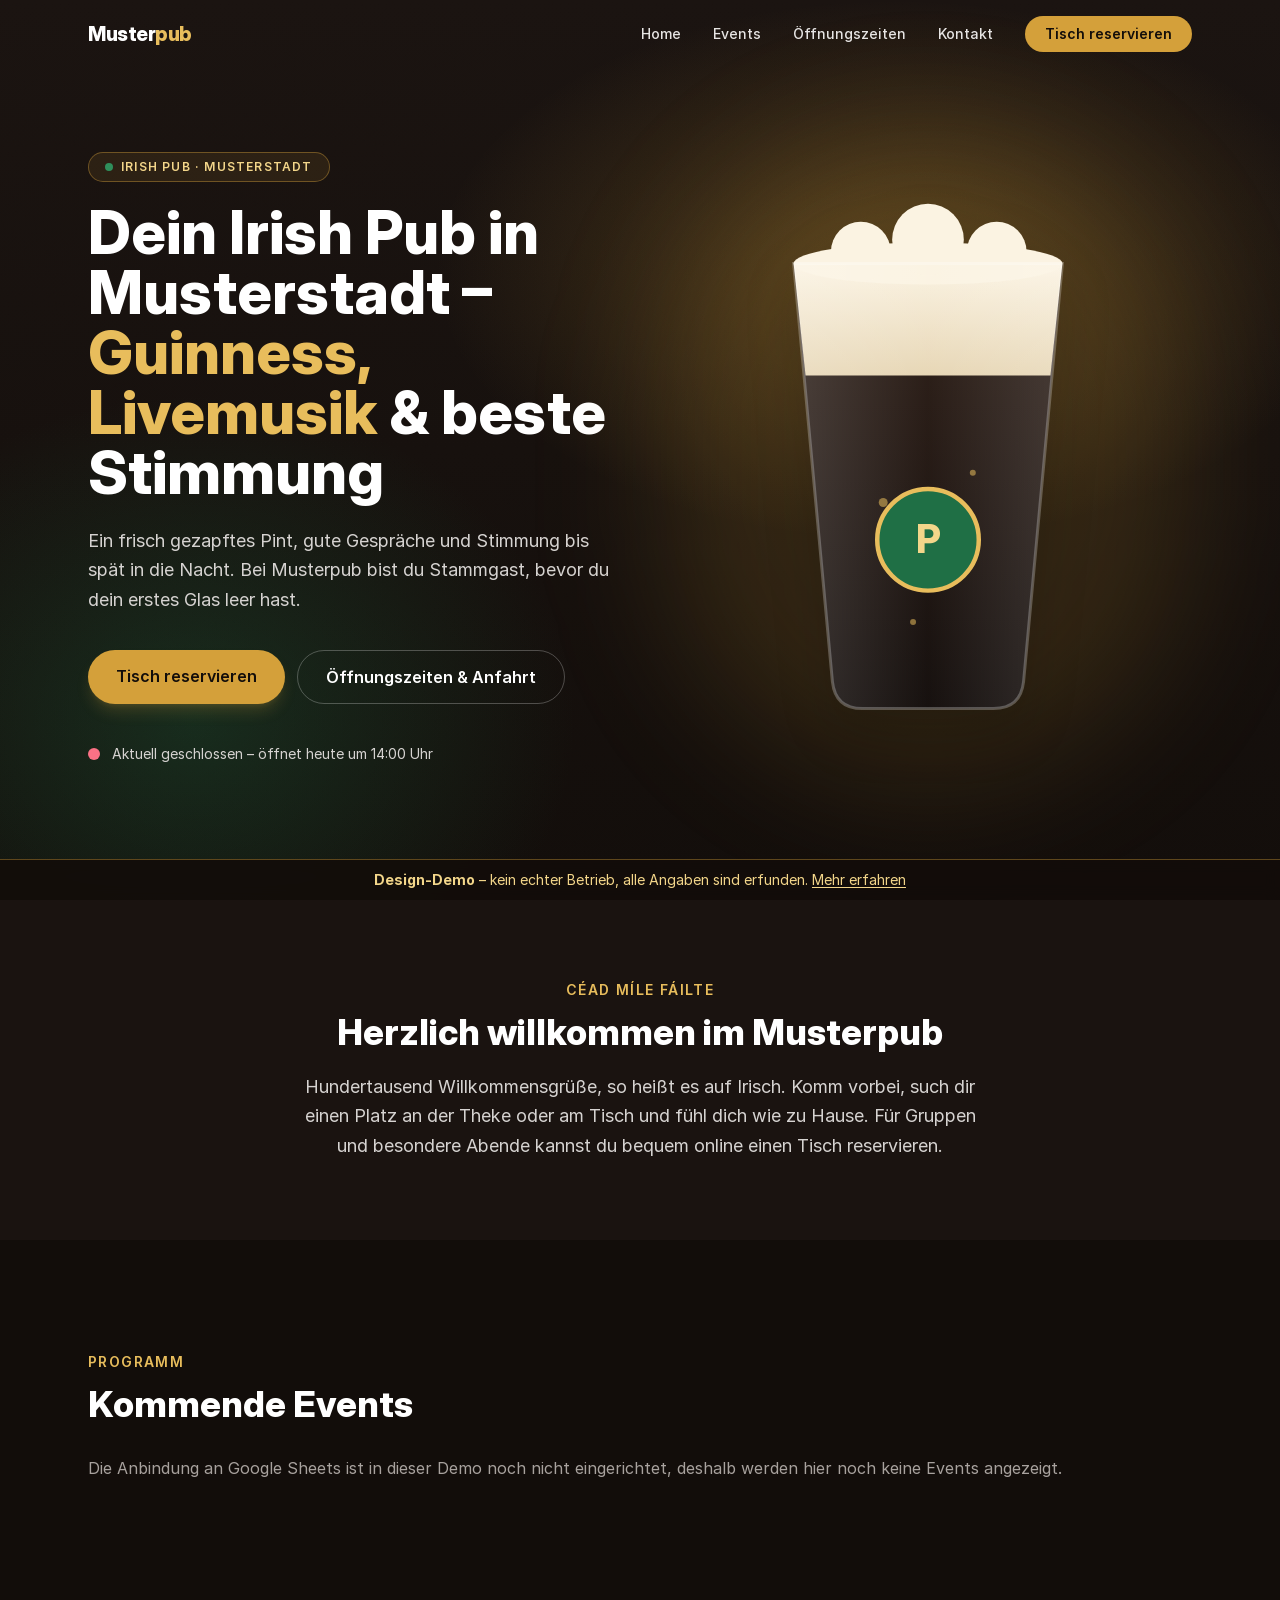
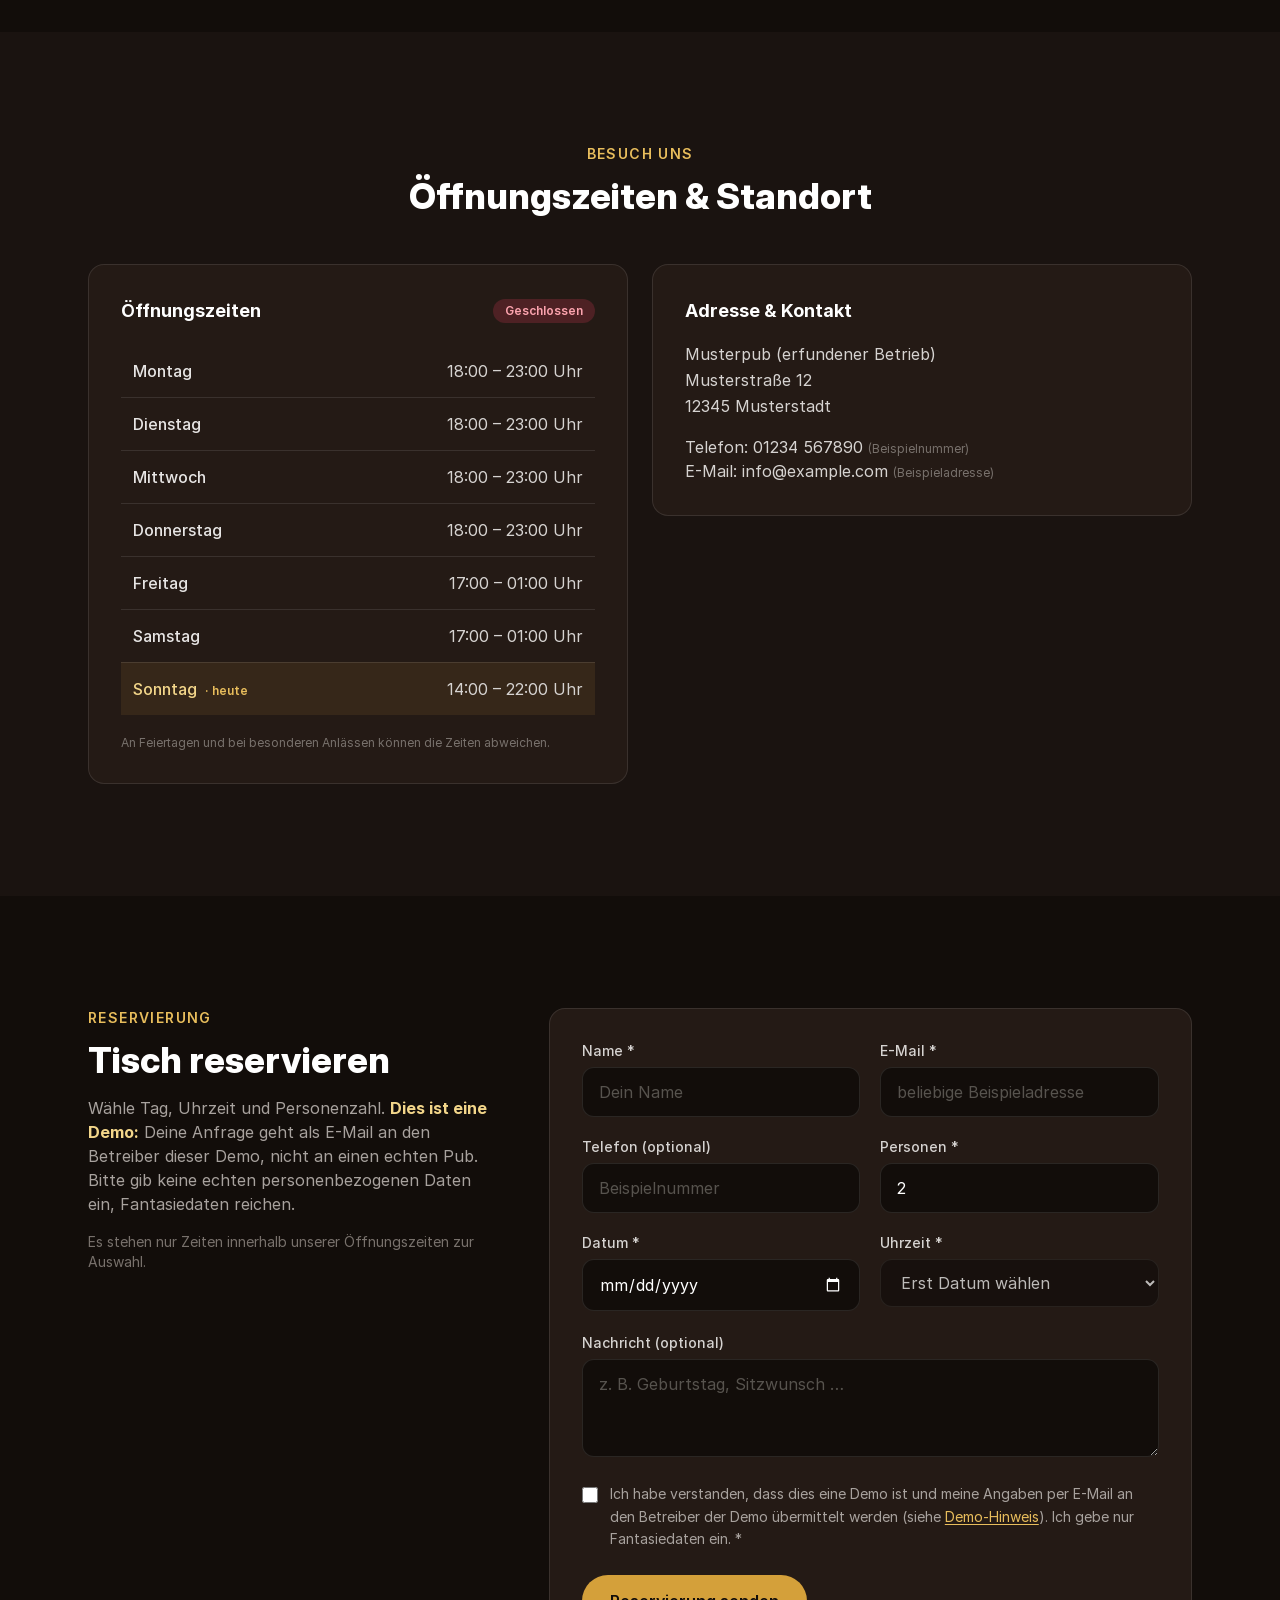
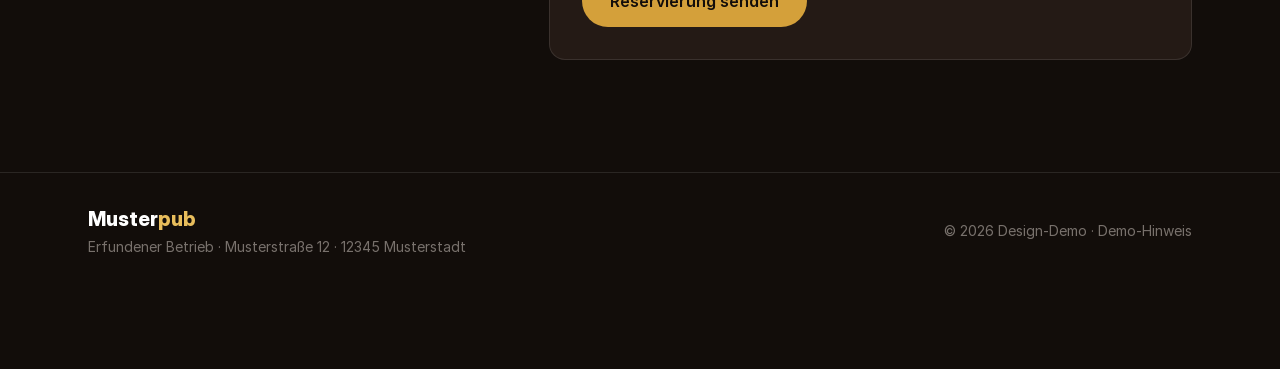
==== commit 5ac244f6: "Add Google-Sheet events, reservation backend and config - events.js loads upcoming events from a pub" ====
--- a/index.html
+++ b/index.html
@@ -22,6 +22,7 @@
     </a>
     <nav class="hidden items-center gap-8 text-sm font-medium md:flex" aria-label="Hauptnavigation">
       <a class="text-stone-200 transition hover:text-gold-400" href="#top">Home</a>
+      <a class="text-stone-200 transition hover:text-gold-400" href="#events">Events</a>
       <a class="text-stone-200 transition hover:text-gold-400" href="#zeiten">Öffnungszeiten</a>
       <a class="text-stone-200 transition hover:text-gold-400" href="#kontakt">Kontakt</a>
       <a href="#reservieren" class="rounded-full bg-gold-500 px-5 py-2 font-semibold text-pub-950 transition hover:bg-gold-400">Tisch reservieren</a>
@@ -34,6 +35,7 @@
   <nav id="mobileNav" class="hidden border-t border-white/10 bg-pub-950/95 px-6 pb-6 pt-2 backdrop-blur md:hidden" aria-label="Mobile Navigation">
     <div class="flex flex-col gap-1 text-lg">
       <a class="m-link rounded-lg px-3 py-3 hover:bg-white/5" href="#top">Home</a>
+      <a class="m-link rounded-lg px-3 py-3 hover:bg-white/5" href="#events">Events</a>
       <a class="m-link rounded-lg px-3 py-3 hover:bg-white/5" href="#zeiten">Öffnungszeiten</a>
       <a class="m-link rounded-lg px-3 py-3 hover:bg-white/5" href="#kontakt">Kontakt</a>
       <a class="m-link mt-3 rounded-full bg-gold-500 px-5 py-3 text-center font-semibold text-pub-950" href="#reservieren">Tisch reservieren</a>
@@ -99,8 +101,23 @@
   </div>
 </section>
 
+<!-- Events (aus Google Sheet) -->
+<section id="events" class="bg-pub-950 py-20 sm:py-28">
+  <div class="mx-auto max-w-6xl px-4 sm:px-6">
+    <div class="reveal flex flex-col justify-between gap-6 md:flex-row md:items-end">
+      <div>
+        <p class="text-sm font-semibold uppercase tracking-widest text-gold-400">Programm</p>
+        <h2 class="mt-3 font-display text-3xl font-extrabold text-white sm:text-4xl">Kommende Events</h2>
+      </div>
+      <div id="eventFilters" class="flex flex-wrap gap-2" role="group" aria-label="Events filtern"></div>
+    </div>
+    <p id="eventsStatus" class="mt-8 text-stone-400" role="status" aria-live="polite">Events werden geladen …</p>
+    <div id="eventGrid" class="mt-10 grid gap-5 md:grid-cols-2 lg:grid-cols-3"></div>
+  </div>
+</section>
+
 <!-- Öffnungszeiten & Standort -->
-<section id="zeiten" class="bg-pub-950 py-20 sm:py-28">
+<section id="zeiten" class="bg-pub-900 py-20 sm:py-28">
   <div class="mx-auto max-w-6xl px-4 sm:px-6">
     <div class="reveal mx-auto max-w-2xl text-center">
       <p class="text-sm font-semibold uppercase tracking-widest text-gold-400">Besuch uns</p>
@@ -141,12 +158,12 @@
 </section>
 
 <!-- Reservierung -->
-<section id="reservieren" class="bg-pub-900 py-20 sm:py-28">
+<section id="reservieren" class="bg-pub-950 py-20 sm:py-28">
   <div class="mx-auto grid max-w-6xl gap-12 px-4 sm:px-6 lg:grid-cols-5">
     <div class="reveal lg:col-span-2">
       <p class="text-sm font-semibold uppercase tracking-widest text-gold-400">Reservierung</p>
       <h2 class="mt-3 font-display text-3xl font-extrabold text-white sm:text-4xl">Tisch reservieren</h2>
-      <p class="mt-4 text-stone-400">Wähle Tag, Uhrzeit und Personenzahl. <strong class="text-gold-300">Dies ist eine Demo:</strong> Das Formular zeigt nur den Ablauf, es wird nichts gesendet oder gespeichert.</p>
+      <p class="mt-4 text-stone-400">Wähle Tag, Uhrzeit und Personenzahl. <strong class="text-gold-300">Dies ist eine Demo:</strong> Deine Anfrage geht als E-Mail an den Betreiber dieser Demo, nicht an einen echten Pub. Bitte gib keine echten personenbezogenen Daten ein, Fantasiedaten reichen.</p>
       <p class="mt-4 text-sm text-stone-500">Es stehen nur Zeiten innerhalb unserer Öffnungszeiten zur Auswahl.</p>
     </div>
     <form id="resForm" class="reveal rounded-2xl border border-white/10 bg-pub-800 p-6 sm:p-8 lg:col-span-3" novalidate>
@@ -181,10 +198,15 @@
         <label for="msg" class="mb-1.5 block text-sm font-medium text-stone-300">Nachricht (optional)</label>
         <textarea id="msg" name="msg" rows="3" maxlength="500" class="field" placeholder="z. B. Geburtstag, Sitzwunsch …"></textarea>
       </div>
+      <!-- Honeypot gegen Spam-Bots: bitte leer lassen -->
+      <div class="absolute -left-[9999px] h-0 w-0 overflow-hidden" aria-hidden="true">
+        <label for="website">Website</label>
+        <input id="website" name="website" type="text" tabindex="-1" autocomplete="off">
+      </div>
       <div class="mt-5 flex items-start gap-3">
         <input id="consent" name="consent" type="checkbox" required class="mt-1 h-4 w-4 shrink-0 accent-[#d4a03a]">
         <label for="consent" class="text-sm leading-relaxed text-stone-400">
-          Ich habe verstanden, dass dies eine Demo ist und meine Angaben weder gesendet noch gespeichert werden. *
+          Ich habe verstanden, dass dies eine Demo ist und meine Angaben per E-Mail an den Betreiber der Demo übermittelt werden (siehe <a href="hinweis.html" class="text-gold-400 underline underline-offset-2 hover:text-gold-300">Demo-Hinweis</a>). Ich gebe nur Fantasiedaten ein. *
         </label>
       </div>
       <button id="submitBtn" type="submit" class="mt-6 w-full rounded-full bg-gold-500 px-7 py-3.5 font-semibold text-pub-950 transition hover:bg-gold-400 sm:w-auto">Reservierung senden</button>
@@ -214,6 +236,8 @@
   <strong>Design-Demo</strong> – kein echter Betrieb, alle Angaben sind erfunden. <a href="hinweis.html" class="underline underline-offset-2 hover:text-gold-400">Mehr erfahren</a>
 </div>
 
+<script src="assets/js/config.js"></script>
+<script src="assets/js/events.js" defer></script>
 <script src="assets/js/main.js" defer></script>
 </body>
 </html>
--- a/assets/css/styles.css
+++ b/assets/css/styles.css
@@ -1 +1 @@
-*,:after,:before{--tw-border-spacing-x:0;--tw-border-spacing-y:0;--tw-translate-x:0;--tw-translate-y:0;--tw-rotate:0;--tw-skew-x:0;--tw-skew-y:0;--tw-scale-x:1;--tw-scale-y:1;--tw-pan-x: ;--tw-pan-y: ;--tw-pinch-zoom: ;--tw-scroll-snap-strictness:proximity;--tw-gradient-from-position: ;--tw-gradient-via-position: ;--tw-gradient-to-position: ;--tw-ordinal: ;--tw-slashed-zero: ;--tw-numeric-figure: ;--tw-numeric-spacing: ;--tw-numeric-fraction: ;--tw-ring-inset: ;--tw-ring-offset-width:0px;--tw-ring-offset-color:#fff;--tw-ring-color:rgba(59,130,246,.5);--tw-ring-offset-shadow:0 0 #0000;--tw-ring-shadow:0 0 #0000;--tw-shadow:0 0 #0000;--tw-shadow-colored:0 0 #0000;--tw-blur: ;--tw-brightness: ;--tw-contrast: ;--tw-grayscale: ;--tw-hue-rotate: ;--tw-invert: ;--tw-saturate: ;--tw-sepia: ;--tw-drop-shadow: ;--tw-backdrop-blur: ;--tw-backdrop-brightness: ;--tw-backdrop-contrast: ;--tw-backdrop-grayscale: ;--tw-backdrop-hue-rotate: ;--tw-backdrop-invert: ;--tw-backdrop-opacity: ;--tw-backdrop-saturate: ;--tw-backdrop-sepia: ;--tw-contain-size: ;--tw-contain-layout: ;--tw-contain-paint: ;--tw-contain-style: }::backdrop{--tw-border-spacing-x:0;--tw-border-spacing-y:0;--tw-translate-x:0;--tw-translate-y:0;--tw-rotate:0;--tw-skew-x:0;--tw-skew-y:0;--tw-scale-x:1;--tw-scale-y:1;--tw-pan-x: ;--tw-pan-y: ;--tw-pinch-zoom: ;--tw-scroll-snap-strictness:proximity;--tw-gradient-from-position: ;--tw-gradient-via-position: ;--tw-gradient-to-position: ;--tw-ordinal: ;--tw-slashed-zero: ;--tw-numeric-figure: ;--tw-numeric-spacing: ;--tw-numeric-fraction: ;--tw-ring-inset: ;--tw-ring-offset-width:0px;--tw-ring-offset-color:#fff;--tw-ring-color:rgba(59,130,246,.5);--tw-ring-offset-shadow:0 0 #0000;--tw-ring-shadow:0 0 #0000;--tw-shadow:0 0 #0000;--tw-shadow-colored:0 0 #0000;--tw-blur: ;--tw-brightness: ;--tw-contrast: ;--tw-grayscale: ;--tw-hue-rotate: ;--tw-invert: ;--tw-saturate: ;--tw-sepia: ;--tw-drop-shadow: ;--tw-backdrop-blur: ;--tw-backdrop-brightness: ;--tw-backdrop-contrast: ;--tw-backdrop-grayscale: ;--tw-backdrop-hue-rotate: ;--tw-backdrop-invert: ;--tw-backdrop-opacity: ;--tw-backdrop-saturate: ;--tw-backdrop-sepia: ;--tw-contain-size: ;--tw-contain-layout: ;--tw-contain-paint: ;--tw-contain-style: }/*! tailwindcss v3.4.17 | MIT License | https://tailwindcss.com*/*,:after,:before{border:0 solid #e5e7eb;box-sizing:border-box}:after,:before{--tw-content:""}:host,html{line-height:1.5;-webkit-text-size-adjust:100%;font-family:Inter,system-ui,sans-serif;font-feature-settings:normal;font-variation-settings:normal;-moz-tab-size:4;-o-tab-size:4;tab-size:4;-webkit-tap-highlight-color:transparent}body{line-height:inherit;margin:0}hr{border-top-width:1px;color:inherit;height:0}abbr:where([title]){-webkit-text-decoration:underline dotted;text-decoration:underline dotted}h1,h2,h3,h4,h5,h6{font-size:inherit;font-weight:inherit}a{color:inherit;text-decoration:inherit}b,strong{font-weight:bolder}code,kbd,pre,samp{font-family:ui-monospace,SFMono-Regular,Menlo,Monaco,Consolas,Liberation Mono,Courier New,monospace;font-feature-settings:normal;font-size:1em;font-variation-settings:normal}small{font-size:80%}sub,sup{font-size:75%;line-height:0;position:relative;vertical-align:baseline}sub{bottom:-.25em}sup{top:-.5em}table{border-collapse:collapse;border-color:inherit;text-indent:0}button,input,optgroup,select,textarea{color:inherit;font-family:inherit;font-feature-settings:inherit;font-size:100%;font-variation-settings:inherit;font-weight:inherit;letter-spacing:inherit;line-height:inherit;margin:0;padding:0}button,select{text-transform:none}button,input:where([type=button]),input:where([type=reset]),input:where([type=submit]){-webkit-appearance:button;background-color:transparent;background-image:none}:-moz-focusring{outline:auto}:-moz-ui-invalid{box-shadow:none}progress{vertical-align:baseline}::-webkit-inner-spin-button,::-webkit-outer-spin-button{height:auto}[type=search]{-webkit-appearance:textfield;outline-offset:-2px}::-webkit-search-decoration{-webkit-appearance:none}::-webkit-file-upload-button{-webkit-appearance:button;font:inherit}summary{display:list-item}blockquote,dd,dl,figure,h1,h2,h3,h4,h5,h6,hr,p,pre{margin:0}fieldset{margin:0}fieldset,legend{padding:0}menu,ol,ul{list-style:none;margin:0;padding:0}dialog{padding:0}textarea{resize:vertical}input::-moz-placeholder,textarea::-moz-placeholder{color:#9ca3af;opacity:1}input::placeholder,textarea::placeholder{color:#9ca3af;opacity:1}[role=button],button{cursor:pointer}:disabled{cursor:default}audio,canvas,embed,iframe,img,object,svg,video{display:block;vertical-align:middle}img,video{height:auto;max-width:100%}[hidden]:where(:not([hidden=until-found])){display:none}html{scroll-behavior:smooth;scroll-padding-top:5rem}body{background:#120d0a;color:#eadfd2}.hero-bg{background:radial-gradient(ellipse 60% 50% at 70% 30%,rgba(212,160,58,.28),transparent 60%),radial-gradient(ellipse 50% 60% at 15% 80%,rgba(31,111,69,.3),transparent 60%),linear-gradient(180deg,#1a1310,#120d0a)}.grain:after{background-image:url("data:image/svg+xml;utf8,<svg xmlns='http://www.w3.org/2000/svg' width='160' height='160'><filter id='n'><feTurbulence type='fractalNoise' baseFrequency='.9' numOctaves='2'/></filter><rect width='100%' height='100%' filter='url(%23n)'/></svg>");content:"";inset:0;mix-blend-mode:overlay;opacity:.07;pointer-events:none;position:absolute}.reveal{opacity:0;transform:translateY(24px);transition:opacity .7s ease,transform .7s ease}.reveal.in{opacity:1;transform:none}.foam{animation:float 6s ease-in-out infinite}.today-row{background:rgba(212,160,58,.1)}.field{border-color:hsla(0,0%,100%,.1);border-radius:.75rem;border-width:1px;width:100%;--tw-bg-opacity:1;background-color:rgb(18 13 10/var(--tw-bg-opacity,1));padding:.75rem 1rem;--tw-text-opacity:1;color:rgb(255 255 255/var(--tw-text-opacity,1));outline:2px solid transparent;outline-offset:2px;transition-duration:.15s;transition-property:color,background-color,border-color,text-decoration-color,fill,stroke,opacity,box-shadow,transform,filter,-webkit-backdrop-filter;transition-property:color,background-color,border-color,text-decoration-color,fill,stroke,opacity,box-shadow,transform,filter,backdrop-filter;transition-property:color,background-color,border-color,text-decoration-color,fill,stroke,opacity,box-shadow,transform,filter,backdrop-filter,-webkit-backdrop-filter;transition-timing-function:cubic-bezier(.4,0,.2,1)}.field::-moz-placeholder{--tw-text-opacity:1;color:rgb(87 83 78/var(--tw-text-opacity,1))}.field::placeholder{--tw-text-opacity:1;color:rgb(87 83 78/var(--tw-text-opacity,1))}.field:focus{--tw-border-opacity:1;border-color:rgb(212 160 58/var(--tw-border-opacity,1));--tw-ring-offset-shadow:var(--tw-ring-inset) 0 0 0 var(--tw-ring-offset-width) var(--tw-ring-offset-color);--tw-ring-shadow:var(--tw-ring-inset) 0 0 0 calc(2px + var(--tw-ring-offset-width)) var(--tw-ring-color);box-shadow:var(--tw-ring-offset-shadow),var(--tw-ring-shadow),var(--tw-shadow,0 0 #0000);--tw-ring-color:rgba(212,160,58,.3)}.legal h2{font-family:Inter Display,Inter,system-ui,sans-serif;font-size:1.5rem;font-weight:800;line-height:2rem;margin-top:2.5rem;--tw-text-opacity:1;color:rgb(255 255 255/var(--tw-text-opacity,1))}.legal h3{font-size:1.125rem;font-weight:700;line-height:1.75rem;margin-top:1.5rem;--tw-text-opacity:1;color:rgb(243 214 138/var(--tw-text-opacity,1))}.legal li,.legal p{line-height:1.625;--tw-text-opacity:1;color:rgb(214 211 209/var(--tw-text-opacity,1))}.legal p,.legal ul{margin-top:.75rem}.legal ul{list-style-type:disc}.legal ul>:not([hidden])~:not([hidden]){--tw-space-y-reverse:0;margin-bottom:calc(.25rem*var(--tw-space-y-reverse));margin-top:calc(.25rem*(1 - var(--tw-space-y-reverse)))}.legal ul{padding-left:1.5rem}.legal a{--tw-text-opacity:1;color:rgb(232 189 92/var(--tw-text-opacity,1));text-decoration-line:underline;text-underline-offset:2px}.legal a:hover{--tw-text-opacity:1;color:rgb(243 214 138/var(--tw-text-opacity,1))}.sr-only{height:1px;margin:-1px;overflow:hidden;padding:0;position:absolute;width:1px;clip:rect(0,0,0,0);border-width:0;white-space:nowrap}.fixed{position:fixed}.absolute{position:absolute}.relative{position:relative}.-inset-10{inset:-2.5rem}.inset-x-0{left:0;right:0}.bottom-0{bottom:0}.top-0{top:0}.z-10{z-index:10}.z-50{z-index:50}.z-\[55\]{z-index:55}.mx-auto{margin-left:auto;margin-right:auto}.mb-1\.5{margin-bottom:.375rem}.mb-5{margin-bottom:1.25rem}.ml-1{margin-left:.25rem}.mt-1{margin-top:.25rem}.mt-1\.5{margin-top:.375rem}.mt-10{margin-top:2.5rem}.mt-12{margin-top:3rem}.mt-3{margin-top:.75rem}.mt-4{margin-top:1rem}.mt-5{margin-top:1.25rem}.mt-6{margin-top:1.5rem}.mt-9{margin-top:2.25rem}.block{display:block}.flex{display:flex}.inline-flex{display:inline-flex}.table{display:table}.grid{display:grid}.hidden{display:none}.h-2{height:.5rem}.h-3{height:.75rem}.h-4{height:1rem}.h-7{height:1.75rem}.min-h-\[100svh\]{min-height:100svh}.w-2{width:.5rem}.w-3{width:.75rem}.w-4{width:1rem}.w-7{width:1.75rem}.w-full{width:100%}.max-w-2xl{max-width:42rem}.max-w-3xl{max-width:48rem}.max-w-4xl{max-width:56rem}.max-w-6xl{max-width:72rem}.max-w-sm{max-width:24rem}.max-w-xl{max-width:36rem}.shrink-0{flex-shrink:0}.transform{transform:translate(var(--tw-translate-x),var(--tw-translate-y)) rotate(var(--tw-rotate)) skewX(var(--tw-skew-x)) skewY(var(--tw-skew-y)) scaleX(var(--tw-scale-x)) scaleY(var(--tw-scale-y))}.flex-col{flex-direction:column}.items-start{align-items:flex-start}.items-center{align-items:center}.justify-between{justify-content:space-between}.gap-1{gap:.25rem}.gap-12{gap:3rem}.gap-2{gap:.5rem}.gap-3{gap:.75rem}.gap-4{gap:1rem}.gap-5{gap:1.25rem}.gap-6{gap:1.5rem}.gap-8{gap:2rem}.divide-y>:not([hidden])~:not([hidden]){--tw-divide-y-reverse:0;border-bottom-width:calc(1px*var(--tw-divide-y-reverse));border-top-width:calc(1px*(1 - var(--tw-divide-y-reverse)))}.divide-white\/10>:not([hidden])~:not([hidden]){border-color:hsla(0,0%,100%,.1)}.overflow-hidden{overflow:hidden}.rounded-2xl{border-radius:1rem}.rounded-full{border-radius:9999px}.rounded-lg{border-radius:.5rem}.rounded-xl{border-radius:.75rem}.border{border-width:1px}.border-b{border-bottom-width:1px}.border-t{border-top-width:1px}.border-gold-500\/40{border-color:rgba(212,160,58,.4)}.border-white\/10{border-color:hsla(0,0%,100%,.1)}.border-white\/25{border-color:hsla(0,0%,100%,.25)}.bg-clover-500{--tw-bg-opacity:1;background-color:rgb(47 143 91/var(--tw-bg-opacity,1))}.bg-emerald-400{--tw-bg-opacity:1;background-color:rgb(52 211 153/var(--tw-bg-opacity,1))}.bg-emerald-500\/15{background-color:rgba(16,185,129,.15)}.bg-emerald-500\/20{background-color:rgba(16,185,129,.2)}.bg-gold-500{--tw-bg-opacity:1;background-color:rgb(212 160 58/var(--tw-bg-opacity,1))}.bg-gold-500\/10{background-color:rgba(212,160,58,.1)}.bg-gold-500\/15{background-color:rgba(212,160,58,.15)}.bg-pub-800{--tw-bg-opacity:1;background-color:rgb(36 26 21/var(--tw-bg-opacity,1))}.bg-pub-900{--tw-bg-opacity:1;background-color:rgb(26 19 16/var(--tw-bg-opacity,1))}.bg-pub-950{--tw-bg-opacity:1;background-color:rgb(18 13 10/var(--tw-bg-opacity,1))}.bg-pub-950\/90{background-color:rgba(18,13,10,.9)}.bg-pub-950\/95{background-color:rgba(18,13,10,.95)}.bg-rose-400{--tw-bg-opacity:1;background-color:rgb(251 113 133/var(--tw-bg-opacity,1))}.bg-rose-500\/15{background-color:rgba(244,63,94,.15)}.bg-rose-500\/20{background-color:rgba(244,63,94,.2)}.bg-stone-500{--tw-bg-opacity:1;background-color:rgb(120 113 108/var(--tw-bg-opacity,1))}.bg-stone-600\/40{background-color:rgba(87,83,78,.4)}.p-2{padding:.5rem}.p-6{padding:1.5rem}.px-3{padding-left:.75rem;padding-right:.75rem}.px-4{padding-left:1rem;padding-right:1rem}.px-5{padding-left:1.25rem;padding-right:1.25rem}.px-6{padding-left:1.5rem;padding-right:1.5rem}.px-7{padding-left:1.75rem;padding-right:1.75rem}.py-1{padding-bottom:.25rem;padding-top:.25rem}.py-1\.5{padding-bottom:.375rem;padding-top:.375rem}.py-16{padding-bottom:4rem;padding-top:4rem}.py-2{padding-bottom:.5rem;padding-top:.5rem}.py-2\.5{padding-bottom:.625rem;padding-top:.625rem}.py-20{padding-bottom:5rem;padding-top:5rem}.py-3{padding-bottom:.75rem;padding-top:.75rem}.py-3\.5{padding-bottom:.875rem;padding-top:.875rem}.py-4{padding-bottom:1rem;padding-top:1rem}.py-6{padding-bottom:1.5rem;padding-top:1.5rem}.py-8{padding-bottom:2rem;padding-top:2rem}.pb-16{padding-bottom:4rem}.pb-20{padding-bottom:5rem}.pb-24{padding-bottom:6rem}.pb-6{padding-bottom:1.5rem}.pl-3{padding-left:.75rem}.pr-3{padding-right:.75rem}.pr-4{padding-right:1rem}.pt-12{padding-top:3rem}.pt-2{padding-top:.5rem}.pt-24{padding-top:6rem}.text-left{text-align:left}.text-center{text-align:center}.text-right{text-align:right}.font-display{font-family:Inter Display,Inter,system-ui,sans-serif}.font-sans{font-family:Inter,system-ui,sans-serif}.text-3xl{font-size:1.875rem;line-height:2.25rem}.text-4xl{font-size:2.25rem;line-height:2.5rem}.text-lg{font-size:1.125rem;line-height:1.75rem}.text-sm{font-size:.875rem;line-height:1.25rem}.text-xl{font-size:1.25rem;line-height:1.75rem}.text-xs{font-size:.75rem;line-height:1rem}.font-bold{font-weight:700}.font-extrabold{font-weight:800}.font-medium{font-weight:500}.font-semibold{font-weight:600}.uppercase{text-transform:uppercase}.not-italic{font-style:normal}.leading-\[1\.05\]{line-height:1.05}.leading-relaxed{line-height:1.625}.tracking-tight{letter-spacing:-.025em}.tracking-widest{letter-spacing:.1em}.text-emerald-300{--tw-text-opacity:1;color:rgb(110 231 183/var(--tw-text-opacity,1))}.text-gold-300{--tw-text-opacity:1;color:rgb(243 214 138/var(--tw-text-opacity,1))}.text-gold-400{--tw-text-opacity:1;color:rgb(232 189 92/var(--tw-text-opacity,1))}.text-pub-950{--tw-text-opacity:1;color:rgb(18 13 10/var(--tw-text-opacity,1))}.text-rose-300{--tw-text-opacity:1;color:rgb(253 164 175/var(--tw-text-opacity,1))}.text-stone-100{--tw-text-opacity:1;color:rgb(245 245 244/var(--tw-text-opacity,1))}.text-stone-200{--tw-text-opacity:1;color:rgb(231 229 228/var(--tw-text-opacity,1))}.text-stone-300{--tw-text-opacity:1;color:rgb(214 211 209/var(--tw-text-opacity,1))}.text-stone-400{--tw-text-opacity:1;color:rgb(168 162 158/var(--tw-text-opacity,1))}.text-stone-500{--tw-text-opacity:1;color:rgb(120 113 108/var(--tw-text-opacity,1))}.text-white{--tw-text-opacity:1;color:rgb(255 255 255/var(--tw-text-opacity,1))}.underline{text-decoration-line:underline}.underline-offset-2{text-underline-offset:2px}.antialiased{-webkit-font-smoothing:antialiased;-moz-osx-font-smoothing:grayscale}.accent-\[\#d4a03a\]{accent-color:#d4a03a}.shadow-\[0_0_12px_rgba\(52\2c 211\2c 153\2c \.8\)\]{--tw-shadow:0 0 12px rgba(52,211,153,.8);--tw-shadow-colored:0 0 12px var(--tw-shadow-color)}.shadow-\[0_0_12px_rgba\(52\2c 211\2c 153\2c \.8\)\],.shadow-lg{box-shadow:var(--tw-ring-offset-shadow,0 0 #0000),var(--tw-ring-shadow,0 0 #0000),var(--tw-shadow)}.shadow-lg{--tw-shadow:0 10px 15px -3px rgba(0,0,0,.1),0 4px 6px -4px rgba(0,0,0,.1);--tw-shadow-colored:0 10px 15px -3px var(--tw-shadow-color),0 4px 6px -4px var(--tw-shadow-color)}.shadow-black\/30{--tw-shadow-color:rgba(0,0,0,.3);--tw-shadow:var(--tw-shadow-colored)}.shadow-gold-500\/20{--tw-shadow-color:rgba(212,160,58,.2);--tw-shadow:var(--tw-shadow-colored)}.blur-3xl{--tw-blur:blur(64px)}.blur-3xl,.drop-shadow-2xl{filter:var(--tw-blur) var(--tw-brightness) var(--tw-contrast) var(--tw-grayscale) var(--tw-hue-rotate) var(--tw-invert) var(--tw-saturate) var(--tw-sepia) var(--tw-drop-shadow)}.drop-shadow-2xl{--tw-drop-shadow:drop-shadow(0 25px 25px rgba(0,0,0,.15))}.filter{filter:var(--tw-blur) var(--tw-brightness) var(--tw-contrast) var(--tw-grayscale) var(--tw-hue-rotate) var(--tw-invert) var(--tw-saturate) var(--tw-sepia) var(--tw-drop-shadow)}.backdrop-blur{--tw-backdrop-blur:blur(8px);-webkit-backdrop-filter:var(--tw-backdrop-blur) var(--tw-backdrop-brightness) var(--tw-backdrop-contrast) var(--tw-backdrop-grayscale) var(--tw-backdrop-hue-rotate) var(--tw-backdrop-invert) var(--tw-backdrop-opacity) var(--tw-backdrop-saturate) var(--tw-backdrop-sepia);backdrop-filter:var(--tw-backdrop-blur) var(--tw-backdrop-brightness) var(--tw-backdrop-contrast) var(--tw-backdrop-grayscale) var(--tw-backdrop-hue-rotate) var(--tw-backdrop-invert) var(--tw-backdrop-opacity) var(--tw-backdrop-saturate) var(--tw-backdrop-sepia)}.transition{transition-duration:.15s;transition-property:color,background-color,border-color,text-decoration-color,fill,stroke,opacity,box-shadow,transform,filter,-webkit-backdrop-filter;transition-property:color,background-color,border-color,text-decoration-color,fill,stroke,opacity,box-shadow,transform,filter,backdrop-filter;transition-property:color,background-color,border-color,text-decoration-color,fill,stroke,opacity,box-shadow,transform,filter,backdrop-filter,-webkit-backdrop-filter;transition-timing-function:cubic-bezier(.4,0,.2,1)}.transition-colors{transition-duration:.15s;transition-property:color,background-color,border-color,text-decoration-color,fill,stroke;transition-timing-function:cubic-bezier(.4,0,.2,1)}.duration-300{transition-duration:.3s}.\[color-scheme\:dark\]{color-scheme:dark}@font-face{font-display:swap;font-family:Inter;font-style:normal;font-weight:400;src:url(../fonts/Inter-Regular.woff2) format("woff2")}@font-face{font-display:swap;font-family:Inter;font-style:normal;font-weight:500;src:url(../fonts/Inter-Medium.woff2) format("woff2")}@font-face{font-display:swap;font-family:Inter;font-style:normal;font-weight:600;src:url(../fonts/Inter-SemiBold.woff2) format("woff2")}@font-face{font-display:swap;font-family:Inter;font-style:normal;font-weight:700;src:url(../fonts/Inter-Bold.woff2) format("woff2")}@font-face{font-display:swap;font-family:Inter Display;font-style:normal;font-weight:800;src:url(../fonts/InterDisplay-ExtraBold.woff2) format("woff2")}@keyframes float{0%,to{transform:translateY(0)}50%{transform:translateY(-10px)}}@media (prefers-reduced-motion:reduce){.reveal{opacity:1;transform:none;transition:none}.foam{animation:none}html{scroll-behavior:auto}}.empty\:hidden:empty{display:none}.hover\:-translate-y-0\.5:hover{--tw-translate-y:-0.125rem;transform:translate(var(--tw-translate-x),var(--tw-translate-y)) rotate(var(--tw-rotate)) skewX(var(--tw-skew-x)) skewY(var(--tw-skew-y)) scaleX(var(--tw-scale-x)) scaleY(var(--tw-scale-y))}.hover\:border-gold-400:hover{--tw-border-opacity:1;border-color:rgb(232 189 92/var(--tw-border-opacity,1))}.hover\:bg-gold-400:hover{--tw-bg-opacity:1;background-color:rgb(232 189 92/var(--tw-bg-opacity,1))}.hover\:bg-white\/5:hover{background-color:hsla(0,0%,100%,.05)}.hover\:text-gold-300:hover{--tw-text-opacity:1;color:rgb(243 214 138/var(--tw-text-opacity,1))}.hover\:text-gold-400:hover{--tw-text-opacity:1;color:rgb(232 189 92/var(--tw-text-opacity,1))}.hover\:underline:hover{text-decoration-line:underline}.focus\:not-sr-only:focus{height:auto;margin:0;overflow:visible;padding:0;position:static;width:auto;clip:auto;white-space:normal}.focus\:fixed:focus{position:fixed}.focus\:left-4:focus{left:1rem}.focus\:top-4:focus{top:1rem}.focus\:z-\[60\]:focus{z-index:60}.focus\:rounded-lg:focus{border-radius:.5rem}.focus\:bg-gold-500:focus{--tw-bg-opacity:1;background-color:rgb(212 160 58/var(--tw-bg-opacity,1))}.focus\:px-4:focus{padding-left:1rem;padding-right:1rem}.focus\:py-2:focus{padding-bottom:.5rem;padding-top:.5rem}.focus\:font-semibold:focus{font-weight:600}.focus\:text-pub-950:focus{--tw-text-opacity:1;color:rgb(18 13 10/var(--tw-text-opacity,1))}@media (min-width:640px){.sm\:w-auto{width:auto}.sm\:grid-cols-2{grid-template-columns:repeat(2,minmax(0,1fr))}.sm\:flex-row{flex-direction:row}.sm\:p-8{padding:2rem}.sm\:px-6{padding-left:1.5rem;padding-right:1.5rem}.sm\:py-20{padding-bottom:5rem;padding-top:5rem}.sm\:py-28{padding-bottom:7rem;padding-top:7rem}.sm\:text-4xl{font-size:2.25rem;line-height:2.5rem}.sm\:text-5xl{font-size:3rem;line-height:1}.sm\:text-base{font-size:1rem;line-height:1.5rem}.sm\:text-sm{font-size:.875rem;line-height:1.25rem}}@media (min-width:768px){.md\:flex{display:flex}.md\:hidden{display:none}.md\:flex-row{flex-direction:row}.md\:text-left{text-align:left}}@media (min-width:1024px){.lg\:col-span-2{grid-column:span 2/span 2}.lg\:col-span-3{grid-column:span 3/span 3}.lg\:max-w-md{max-width:28rem}.lg\:grid-cols-2{grid-template-columns:repeat(2,minmax(0,1fr))}.lg\:grid-cols-5{grid-template-columns:repeat(5,minmax(0,1fr))}.lg\:text-6xl{font-size:3.75rem;line-height:1}}+*,:after,:before{--tw-border-spacing-x:0;--tw-border-spacing-y:0;--tw-translate-x:0;--tw-translate-y:0;--tw-rotate:0;--tw-skew-x:0;--tw-skew-y:0;--tw-scale-x:1;--tw-scale-y:1;--tw-pan-x: ;--tw-pan-y: ;--tw-pinch-zoom: ;--tw-scroll-snap-strictness:proximity;--tw-gradient-from-position: ;--tw-gradient-via-position: ;--tw-gradient-to-position: ;--tw-ordinal: ;--tw-slashed-zero: ;--tw-numeric-figure: ;--tw-numeric-spacing: ;--tw-numeric-fraction: ;--tw-ring-inset: ;--tw-ring-offset-width:0px;--tw-ring-offset-color:#fff;--tw-ring-color:rgba(59,130,246,.5);--tw-ring-offset-shadow:0 0 #0000;--tw-ring-shadow:0 0 #0000;--tw-shadow:0 0 #0000;--tw-shadow-colored:0 0 #0000;--tw-blur: ;--tw-brightness: ;--tw-contrast: ;--tw-grayscale: ;--tw-hue-rotate: ;--tw-invert: ;--tw-saturate: ;--tw-sepia: ;--tw-drop-shadow: ;--tw-backdrop-blur: ;--tw-backdrop-brightness: ;--tw-backdrop-contrast: ;--tw-backdrop-grayscale: ;--tw-backdrop-hue-rotate: ;--tw-backdrop-invert: ;--tw-backdrop-opacity: ;--tw-backdrop-saturate: ;--tw-backdrop-sepia: ;--tw-contain-size: ;--tw-contain-layout: ;--tw-contain-paint: ;--tw-contain-style: }::backdrop{--tw-border-spacing-x:0;--tw-border-spacing-y:0;--tw-translate-x:0;--tw-translate-y:0;--tw-rotate:0;--tw-skew-x:0;--tw-skew-y:0;--tw-scale-x:1;--tw-scale-y:1;--tw-pan-x: ;--tw-pan-y: ;--tw-pinch-zoom: ;--tw-scroll-snap-strictness:proximity;--tw-gradient-from-position: ;--tw-gradient-via-position: ;--tw-gradient-to-position: ;--tw-ordinal: ;--tw-slashed-zero: ;--tw-numeric-figure: ;--tw-numeric-spacing: ;--tw-numeric-fraction: ;--tw-ring-inset: ;--tw-ring-offset-width:0px;--tw-ring-offset-color:#fff;--tw-ring-color:rgba(59,130,246,.5);--tw-ring-offset-shadow:0 0 #0000;--tw-ring-shadow:0 0 #0000;--tw-shadow:0 0 #0000;--tw-shadow-colored:0 0 #0000;--tw-blur: ;--tw-brightness: ;--tw-contrast: ;--tw-grayscale: ;--tw-hue-rotate: ;--tw-invert: ;--tw-saturate: ;--tw-sepia: ;--tw-drop-shadow: ;--tw-backdrop-blur: ;--tw-backdrop-brightness: ;--tw-backdrop-contrast: ;--tw-backdrop-grayscale: ;--tw-backdrop-hue-rotate: ;--tw-backdrop-invert: ;--tw-backdrop-opacity: ;--tw-backdrop-saturate: ;--tw-backdrop-sepia: ;--tw-contain-size: ;--tw-contain-layout: ;--tw-contain-paint: ;--tw-contain-style: }/*! tailwindcss v3.4.17 | MIT License | https://tailwindcss.com*/*,:after,:before{border:0 solid #e5e7eb;box-sizing:border-box}:after,:before{--tw-content:""}:host,html{line-height:1.5;-webkit-text-size-adjust:100%;font-family:Inter,system-ui,sans-serif;font-feature-settings:normal;font-variation-settings:normal;-moz-tab-size:4;-o-tab-size:4;tab-size:4;-webkit-tap-highlight-color:transparent}body{line-height:inherit;margin:0}hr{border-top-width:1px;color:inherit;height:0}abbr:where([title]){-webkit-text-decoration:underline dotted;text-decoration:underline dotted}h1,h2,h3,h4,h5,h6{font-size:inherit;font-weight:inherit}a{color:inherit;text-decoration:inherit}b,strong{font-weight:bolder}code,kbd,pre,samp{font-family:ui-monospace,SFMono-Regular,Menlo,Monaco,Consolas,Liberation Mono,Courier New,monospace;font-feature-settings:normal;font-size:1em;font-variation-settings:normal}small{font-size:80%}sub,sup{font-size:75%;line-height:0;position:relative;vertical-align:baseline}sub{bottom:-.25em}sup{top:-.5em}table{border-collapse:collapse;border-color:inherit;text-indent:0}button,input,optgroup,select,textarea{color:inherit;font-family:inherit;font-feature-settings:inherit;font-size:100%;font-variation-settings:inherit;font-weight:inherit;letter-spacing:inherit;line-height:inherit;margin:0;padding:0}button,select{text-transform:none}button,input:where([type=button]),input:where([type=reset]),input:where([type=submit]){-webkit-appearance:button;background-color:transparent;background-image:none}:-moz-focusring{outline:auto}:-moz-ui-invalid{box-shadow:none}progress{vertical-align:baseline}::-webkit-inner-spin-button,::-webkit-outer-spin-button{height:auto}[type=search]{-webkit-appearance:textfield;outline-offset:-2px}::-webkit-search-decoration{-webkit-appearance:none}::-webkit-file-upload-button{-webkit-appearance:button;font:inherit}summary{display:list-item}blockquote,dd,dl,figure,h1,h2,h3,h4,h5,h6,hr,p,pre{margin:0}fieldset{margin:0}fieldset,legend{padding:0}menu,ol,ul{list-style:none;margin:0;padding:0}dialog{padding:0}textarea{resize:vertical}input::-moz-placeholder,textarea::-moz-placeholder{color:#9ca3af;opacity:1}input::placeholder,textarea::placeholder{color:#9ca3af;opacity:1}[role=button],button{cursor:pointer}:disabled{cursor:default}audio,canvas,embed,iframe,img,object,svg,video{display:block;vertical-align:middle}img,video{height:auto;max-width:100%}[hidden]:where(:not([hidden=until-found])){display:none}html{scroll-behavior:smooth;scroll-padding-top:5rem}body{background:#120d0a;color:#eadfd2}.hero-bg{background:radial-gradient(ellipse 60% 50% at 70% 30%,rgba(212,160,58,.28),transparent 60%),radial-gradient(ellipse 50% 60% at 15% 80%,rgba(31,111,69,.3),transparent 60%),linear-gradient(180deg,#1a1310,#120d0a)}.grain:after{background-image:url("data:image/svg+xml;utf8,<svg xmlns='http://www.w3.org/2000/svg' width='160' height='160'><filter id='n'><feTurbulence type='fractalNoise' baseFrequency='.9' numOctaves='2'/></filter><rect width='100%' height='100%' filter='url(%23n)'/></svg>");content:"";inset:0;mix-blend-mode:overlay;opacity:.07;pointer-events:none;position:absolute}.reveal{opacity:0;transform:translateY(24px);transition:opacity .7s ease,transform .7s ease}.reveal.in{opacity:1;transform:none}.foam{animation:float 6s ease-in-out infinite}.today-row{background:rgba(212,160,58,.1)}.field{border-color:hsla(0,0%,100%,.1);border-radius:.75rem;border-width:1px;width:100%;--tw-bg-opacity:1;background-color:rgb(18 13 10/var(--tw-bg-opacity,1));padding:.75rem 1rem;--tw-text-opacity:1;color:rgb(255 255 255/var(--tw-text-opacity,1));outline:2px solid transparent;outline-offset:2px;transition-duration:.15s;transition-property:color,background-color,border-color,text-decoration-color,fill,stroke,opacity,box-shadow,transform,filter,-webkit-backdrop-filter;transition-property:color,background-color,border-color,text-decoration-color,fill,stroke,opacity,box-shadow,transform,filter,backdrop-filter;transition-property:color,background-color,border-color,text-decoration-color,fill,stroke,opacity,box-shadow,transform,filter,backdrop-filter,-webkit-backdrop-filter;transition-timing-function:cubic-bezier(.4,0,.2,1)}.field::-moz-placeholder{--tw-text-opacity:1;color:rgb(87 83 78/var(--tw-text-opacity,1))}.field::placeholder{--tw-text-opacity:1;color:rgb(87 83 78/var(--tw-text-opacity,1))}.field:focus{--tw-border-opacity:1;border-color:rgb(212 160 58/var(--tw-border-opacity,1));--tw-ring-offset-shadow:var(--tw-ring-inset) 0 0 0 var(--tw-ring-offset-width) var(--tw-ring-offset-color);--tw-ring-shadow:var(--tw-ring-inset) 0 0 0 calc(2px + var(--tw-ring-offset-width)) var(--tw-ring-color);box-shadow:var(--tw-ring-offset-shadow),var(--tw-ring-shadow),var(--tw-shadow,0 0 #0000);--tw-ring-color:rgba(212,160,58,.3)}.legal h2{font-family:Inter Display,Inter,system-ui,sans-serif;font-size:1.5rem;font-weight:800;line-height:2rem;margin-top:2.5rem;--tw-text-opacity:1;color:rgb(255 255 255/var(--tw-text-opacity,1))}.legal h3{font-size:1.125rem;font-weight:700;line-height:1.75rem;margin-top:1.5rem;--tw-text-opacity:1;color:rgb(243 214 138/var(--tw-text-opacity,1))}.legal li,.legal p{line-height:1.625;--tw-text-opacity:1;color:rgb(214 211 209/var(--tw-text-opacity,1))}.legal p,.legal ul{margin-top:.75rem}.legal ul{list-style-type:disc}.legal ul>:not([hidden])~:not([hidden]){--tw-space-y-reverse:0;margin-bottom:calc(.25rem*var(--tw-space-y-reverse));margin-top:calc(.25rem*(1 - var(--tw-space-y-reverse)))}.legal ul{padding-left:1.5rem}.legal a{--tw-text-opacity:1;color:rgb(232 189 92/var(--tw-text-opacity,1));text-decoration-line:underline;text-underline-offset:2px}.legal a:hover{--tw-text-opacity:1;color:rgb(243 214 138/var(--tw-text-opacity,1))}.sr-only{height:1px;margin:-1px;overflow:hidden;padding:0;position:absolute;width:1px;clip:rect(0,0,0,0);border-width:0;white-space:nowrap}.fixed{position:fixed}.absolute{position:absolute}.relative{position:relative}.-inset-10{inset:-2.5rem}.inset-x-0{left:0;right:0}.-left-\[9999px\]{left:-9999px}.bottom-0{bottom:0}.top-0{top:0}.z-10{z-index:10}.z-50{z-index:50}.z-\[55\]{z-index:55}.mx-auto{margin-left:auto;margin-right:auto}.mb-1\.5{margin-bottom:.375rem}.mb-5{margin-bottom:1.25rem}.ml-1{margin-left:.25rem}.mt-1{margin-top:.25rem}.mt-1\.5{margin-top:.375rem}.mt-10{margin-top:2.5rem}.mt-12{margin-top:3rem}.mt-2{margin-top:.5rem}.mt-3{margin-top:.75rem}.mt-4{margin-top:1rem}.mt-5{margin-top:1.25rem}.mt-6{margin-top:1.5rem}.mt-8{margin-top:2rem}.mt-9{margin-top:2.25rem}.block{display:block}.inline-block{display:inline-block}.flex{display:flex}.inline-flex{display:inline-flex}.table{display:table}.\!grid{display:grid!important}.grid{display:grid}.hidden{display:none}.h-0{height:0}.h-2{height:.5rem}.h-20{height:5rem}.h-3{height:.75rem}.h-4{height:1rem}.h-7{height:1.75rem}.min-h-\[100svh\]{min-height:100svh}.w-0{width:0}.w-2{width:.5rem}.w-20{width:5rem}.w-3{width:.75rem}.w-4{width:1rem}.w-7{width:1.75rem}.w-full{width:100%}.min-w-0{min-width:0}.max-w-2xl{max-width:42rem}.max-w-3xl{max-width:48rem}.max-w-4xl{max-width:56rem}.max-w-6xl{max-width:72rem}.max-w-sm{max-width:24rem}.max-w-xl{max-width:36rem}.shrink-0{flex-shrink:0}.transform{transform:translate(var(--tw-translate-x),var(--tw-translate-y)) rotate(var(--tw-rotate)) skewX(var(--tw-skew-x)) skewY(var(--tw-skew-y)) scaleX(var(--tw-scale-x)) scaleY(var(--tw-scale-y))}.flex-col{flex-direction:column}.flex-wrap{flex-wrap:wrap}.items-start{align-items:flex-start}.items-center{align-items:center}.justify-center{justify-content:center}.justify-between{justify-content:space-between}.gap-1{gap:.25rem}.gap-12{gap:3rem}.gap-2{gap:.5rem}.gap-3{gap:.75rem}.gap-4{gap:1rem}.gap-5{gap:1.25rem}.gap-6{gap:1.5rem}.gap-8{gap:2rem}.divide-y>:not([hidden])~:not([hidden]){--tw-divide-y-reverse:0;border-bottom-width:calc(1px*var(--tw-divide-y-reverse));border-top-width:calc(1px*(1 - var(--tw-divide-y-reverse)))}.divide-white\/10>:not([hidden])~:not([hidden]){border-color:hsla(0,0%,100%,.1)}.overflow-hidden{overflow:hidden}.break-words{overflow-wrap:break-word}.rounded-2xl{border-radius:1rem}.rounded-full{border-radius:9999px}.rounded-lg{border-radius:.5rem}.rounded-xl{border-radius:.75rem}.border{border-width:1px}.border-b{border-bottom-width:1px}.border-t{border-top-width:1px}.border-gold-500{--tw-border-opacity:1;border-color:rgb(212 160 58/var(--tw-border-opacity,1))}.border-gold-500\/40{border-color:rgba(212,160,58,.4)}.border-white\/10{border-color:hsla(0,0%,100%,.1)}.border-white\/15{border-color:hsla(0,0%,100%,.15)}.border-white\/25{border-color:hsla(0,0%,100%,.25)}.bg-clover-500{--tw-bg-opacity:1;background-color:rgb(47 143 91/var(--tw-bg-opacity,1))}.bg-clover-500\/20{background-color:rgba(47,143,91,.2)}.bg-emerald-400{--tw-bg-opacity:1;background-color:rgb(52 211 153/var(--tw-bg-opacity,1))}.bg-emerald-500\/15{background-color:rgba(16,185,129,.15)}.bg-emerald-500\/20{background-color:rgba(16,185,129,.2)}.bg-fuchsia-500\/15{background-color:rgba(217,70,239,.15)}.bg-gold-500{--tw-bg-opacity:1;background-color:rgb(212 160 58/var(--tw-bg-opacity,1))}.bg-gold-500\/10{background-color:rgba(212,160,58,.1)}.bg-gold-500\/15{background-color:rgba(212,160,58,.15)}.bg-pub-800{--tw-bg-opacity:1;background-color:rgb(36 26 21/var(--tw-bg-opacity,1))}.bg-pub-900{--tw-bg-opacity:1;background-color:rgb(26 19 16/var(--tw-bg-opacity,1))}.bg-pub-950{--tw-bg-opacity:1;background-color:rgb(18 13 10/var(--tw-bg-opacity,1))}.bg-pub-950\/90{background-color:rgba(18,13,10,.9)}.bg-pub-950\/95{background-color:rgba(18,13,10,.95)}.bg-rose-400{--tw-bg-opacity:1;background-color:rgb(251 113 133/var(--tw-bg-opacity,1))}.bg-rose-500\/15{background-color:rgba(244,63,94,.15)}.bg-rose-500\/20{background-color:rgba(244,63,94,.2)}.bg-sky-500\/15{background-color:rgba(14,165,233,.15)}.bg-stone-500{--tw-bg-opacity:1;background-color:rgb(120 113 108/var(--tw-bg-opacity,1))}.bg-stone-600\/40{background-color:rgba(87,83,78,.4)}.bg-white\/10{background-color:hsla(0,0%,100%,.1)}.p-2{padding:.5rem}.p-5{padding:1.25rem}.p-6{padding:1.5rem}.px-2\.5{padding-left:.625rem;padding-right:.625rem}.px-3{padding-left:.75rem;padding-right:.75rem}.px-4{padding-left:1rem;padding-right:1rem}.px-5{padding-left:1.25rem;padding-right:1.25rem}.px-6{padding-left:1.5rem;padding-right:1.5rem}.px-7{padding-left:1.75rem;padding-right:1.75rem}.py-0\.5{padding-bottom:.125rem;padding-top:.125rem}.py-1{padding-bottom:.25rem;padding-top:.25rem}.py-1\.5{padding-bottom:.375rem;padding-top:.375rem}.py-16{padding-bottom:4rem;padding-top:4rem}.py-2{padding-bottom:.5rem;padding-top:.5rem}.py-2\.5{padding-bottom:.625rem;padding-top:.625rem}.py-20{padding-bottom:5rem;padding-top:5rem}.py-3{padding-bottom:.75rem;padding-top:.75rem}.py-3\.5{padding-bottom:.875rem;padding-top:.875rem}.py-4{padding-bottom:1rem;padding-top:1rem}.py-6{padding-bottom:1.5rem;padding-top:1.5rem}.py-8{padding-bottom:2rem;padding-top:2rem}.pb-16{padding-bottom:4rem}.pb-20{padding-bottom:5rem}.pb-24{padding-bottom:6rem}.pb-6{padding-bottom:1.5rem}.pl-3{padding-left:.75rem}.pr-3{padding-right:.75rem}.pr-4{padding-right:1rem}.pt-12{padding-top:3rem}.pt-2{padding-top:.5rem}.pt-24{padding-top:6rem}.text-left{text-align:left}.text-center{text-align:center}.text-right{text-align:right}.font-display{font-family:Inter Display,Inter,system-ui,sans-serif}.font-sans{font-family:Inter,system-ui,sans-serif}.text-3xl{font-size:1.875rem;line-height:2.25rem}.text-4xl{font-size:2.25rem;line-height:2.5rem}.text-lg{font-size:1.125rem;line-height:1.75rem}.text-sm{font-size:.875rem;line-height:1.25rem}.text-xl{font-size:1.25rem;line-height:1.75rem}.text-xs{font-size:.75rem;line-height:1rem}.font-bold{font-weight:700}.font-extrabold{font-weight:800}.font-medium{font-weight:500}.font-semibold{font-weight:600}.uppercase{text-transform:uppercase}.not-italic{font-style:normal}.leading-\[1\.05\]{line-height:1.05}.leading-none{line-height:1}.leading-relaxed{line-height:1.625}.leading-snug{line-height:1.375}.tracking-tight{letter-spacing:-.025em}.tracking-wider{letter-spacing:.05em}.tracking-widest{letter-spacing:.1em}.text-emerald-300{--tw-text-opacity:1;color:rgb(110 231 183/var(--tw-text-opacity,1))}.text-fuchsia-300{--tw-text-opacity:1;color:rgb(240 171 252/var(--tw-text-opacity,1))}.text-gold-300{--tw-text-opacity:1;color:rgb(243 214 138/var(--tw-text-opacity,1))}.text-gold-400{--tw-text-opacity:1;color:rgb(232 189 92/var(--tw-text-opacity,1))}.text-pub-950{--tw-text-opacity:1;color:rgb(18 13 10/var(--tw-text-opacity,1))}.text-rose-300{--tw-text-opacity:1;color:rgb(253 164 175/var(--tw-text-opacity,1))}.text-sky-300{--tw-text-opacity:1;color:rgb(125 211 252/var(--tw-text-opacity,1))}.text-stone-100{--tw-text-opacity:1;color:rgb(245 245 244/var(--tw-text-opacity,1))}.text-stone-200{--tw-text-opacity:1;color:rgb(231 229 228/var(--tw-text-opacity,1))}.text-stone-300{--tw-text-opacity:1;color:rgb(214 211 209/var(--tw-text-opacity,1))}.text-stone-400{--tw-text-opacity:1;color:rgb(168 162 158/var(--tw-text-opacity,1))}.text-stone-500{--tw-text-opacity:1;color:rgb(120 113 108/var(--tw-text-opacity,1))}.text-white{--tw-text-opacity:1;color:rgb(255 255 255/var(--tw-text-opacity,1))}.underline{text-decoration-line:underline}.underline-offset-2{text-underline-offset:2px}.antialiased{-webkit-font-smoothing:antialiased;-moz-osx-font-smoothing:grayscale}.accent-\[\#d4a03a\]{accent-color:#d4a03a}.opacity-60{opacity:.6}.shadow-\[0_0_12px_rgba\(52\2c 211\2c 153\2c \.8\)\]{--tw-shadow:0 0 12px rgba(52,211,153,.8);--tw-shadow-colored:0 0 12px var(--tw-shadow-color)}.shadow-\[0_0_12px_rgba\(52\2c 211\2c 153\2c \.8\)\],.shadow-lg{box-shadow:var(--tw-ring-offset-shadow,0 0 #0000),var(--tw-ring-shadow,0 0 #0000),var(--tw-shadow)}.shadow-lg{--tw-shadow:0 10px 15px -3px rgba(0,0,0,.1),0 4px 6px -4px rgba(0,0,0,.1);--tw-shadow-colored:0 10px 15px -3px var(--tw-shadow-color),0 4px 6px -4px var(--tw-shadow-color)}.shadow-black\/30{--tw-shadow-color:rgba(0,0,0,.3);--tw-shadow:var(--tw-shadow-colored)}.shadow-gold-500\/20{--tw-shadow-color:rgba(212,160,58,.2);--tw-shadow:var(--tw-shadow-colored)}.ring-1{--tw-ring-offset-shadow:var(--tw-ring-inset) 0 0 0 var(--tw-ring-offset-width) var(--tw-ring-offset-color);--tw-ring-shadow:var(--tw-ring-inset) 0 0 0 calc(1px + var(--tw-ring-offset-width)) var(--tw-ring-color);box-shadow:var(--tw-ring-offset-shadow),var(--tw-ring-shadow),var(--tw-shadow,0 0 #0000)}.ring-gold-500\/30{--tw-ring-color:rgba(212,160,58,.3)}.blur-3xl{--tw-blur:blur(64px)}.blur-3xl,.drop-shadow-2xl{filter:var(--tw-blur) var(--tw-brightness) var(--tw-contrast) var(--tw-grayscale) var(--tw-hue-rotate) var(--tw-invert) var(--tw-saturate) var(--tw-sepia) var(--tw-drop-shadow)}.drop-shadow-2xl{--tw-drop-shadow:drop-shadow(0 25px 25px rgba(0,0,0,.15))}.filter{filter:var(--tw-blur) var(--tw-brightness) var(--tw-contrast) var(--tw-grayscale) var(--tw-hue-rotate) var(--tw-invert) var(--tw-saturate) var(--tw-sepia) var(--tw-drop-shadow)}.backdrop-blur{--tw-backdrop-blur:blur(8px);-webkit-backdrop-filter:var(--tw-backdrop-blur) var(--tw-backdrop-brightness) var(--tw-backdrop-contrast) var(--tw-backdrop-grayscale) var(--tw-backdrop-hue-rotate) var(--tw-backdrop-invert) var(--tw-backdrop-opacity) var(--tw-backdrop-saturate) var(--tw-backdrop-sepia);backdrop-filter:var(--tw-backdrop-blur) var(--tw-backdrop-brightness) var(--tw-backdrop-contrast) var(--tw-backdrop-grayscale) var(--tw-backdrop-hue-rotate) var(--tw-backdrop-invert) var(--tw-backdrop-opacity) var(--tw-backdrop-saturate) var(--tw-backdrop-sepia)}.transition{transition-duration:.15s;transition-property:color,background-color,border-color,text-decoration-color,fill,stroke,opacity,box-shadow,transform,filter,-webkit-backdrop-filter;transition-property:color,background-color,border-color,text-decoration-color,fill,stroke,opacity,box-shadow,transform,filter,backdrop-filter;transition-property:color,background-color,border-color,text-decoration-color,fill,stroke,opacity,box-shadow,transform,filter,backdrop-filter,-webkit-backdrop-filter;transition-timing-function:cubic-bezier(.4,0,.2,1)}.transition-colors{transition-duration:.15s;transition-property:color,background-color,border-color,text-decoration-color,fill,stroke;transition-timing-function:cubic-bezier(.4,0,.2,1)}.duration-300{transition-duration:.3s}.\[color-scheme\:dark\]{color-scheme:dark}@font-face{font-display:swap;font-family:Inter;font-style:normal;font-weight:400;src:url(../fonts/Inter-Regular.woff2) format("woff2")}@font-face{font-display:swap;font-family:Inter;font-style:normal;font-weight:500;src:url(../fonts/Inter-Medium.woff2) format("woff2")}@font-face{font-display:swap;font-family:Inter;font-style:normal;font-weight:600;src:url(../fonts/Inter-SemiBold.woff2) format("woff2")}@font-face{font-display:swap;font-family:Inter;font-style:normal;font-weight:700;src:url(../fonts/Inter-Bold.woff2) format("woff2")}@font-face{font-display:swap;font-family:Inter Display;font-style:normal;font-weight:800;src:url(../fonts/InterDisplay-ExtraBold.woff2) format("woff2")}@keyframes float{0%,to{transform:translateY(0)}50%{transform:translateY(-10px)}}@media (prefers-reduced-motion:reduce){.reveal{opacity:1;transform:none;transition:none}.foam{animation:none}html{scroll-behavior:auto}}.empty\:hidden:empty{display:none}.hover\:-translate-y-0\.5:hover{--tw-translate-y:-0.125rem}.hover\:-translate-y-0\.5:hover,.hover\:-translate-y-1:hover{transform:translate(var(--tw-translate-x),var(--tw-translate-y)) rotate(var(--tw-rotate)) skewX(var(--tw-skew-x)) skewY(var(--tw-skew-y)) scaleX(var(--tw-scale-x)) scaleY(var(--tw-scale-y))}.hover\:-translate-y-1:hover{--tw-translate-y:-0.25rem}.hover\:border-gold-400:hover{--tw-border-opacity:1;border-color:rgb(232 189 92/var(--tw-border-opacity,1))}.hover\:border-gold-500\/50:hover{border-color:rgba(212,160,58,.5)}.hover\:bg-gold-400:hover{--tw-bg-opacity:1;background-color:rgb(232 189 92/var(--tw-bg-opacity,1))}.hover\:bg-white\/5:hover{background-color:hsla(0,0%,100%,.05)}.hover\:text-gold-300:hover{--tw-text-opacity:1;color:rgb(243 214 138/var(--tw-text-opacity,1))}.hover\:text-gold-400:hover{--tw-text-opacity:1;color:rgb(232 189 92/var(--tw-text-opacity,1))}.hover\:underline:hover{text-decoration-line:underline}.focus\:not-sr-only:focus{height:auto;margin:0;overflow:visible;padding:0;position:static;width:auto;clip:auto;white-space:normal}.focus\:fixed:focus{position:fixed}.focus\:left-4:focus{left:1rem}.focus\:top-4:focus{top:1rem}.focus\:z-\[60\]:focus{z-index:60}.focus\:rounded-lg:focus{border-radius:.5rem}.focus\:bg-gold-500:focus{--tw-bg-opacity:1;background-color:rgb(212 160 58/var(--tw-bg-opacity,1))}.focus\:px-4:focus{padding-left:1rem;padding-right:1rem}.focus\:py-2:focus{padding-bottom:.5rem;padding-top:.5rem}.focus\:font-semibold:focus{font-weight:600}.focus\:text-pub-950:focus{--tw-text-opacity:1;color:rgb(18 13 10/var(--tw-text-opacity,1))}@media (min-width:640px){.sm\:w-auto{width:auto}.sm\:grid-cols-2{grid-template-columns:repeat(2,minmax(0,1fr))}.sm\:flex-row{flex-direction:row}.sm\:p-8{padding:2rem}.sm\:px-6{padding-left:1.5rem;padding-right:1.5rem}.sm\:py-20{padding-bottom:5rem;padding-top:5rem}.sm\:py-28{padding-bottom:7rem;padding-top:7rem}.sm\:text-4xl{font-size:2.25rem;line-height:2.5rem}.sm\:text-5xl{font-size:3rem;line-height:1}.sm\:text-base{font-size:1rem;line-height:1.5rem}.sm\:text-sm{font-size:.875rem;line-height:1.25rem}}@media (min-width:768px){.md\:flex{display:flex}.md\:hidden{display:none}.md\:grid-cols-2{grid-template-columns:repeat(2,minmax(0,1fr))}.md\:flex-row{flex-direction:row}.md\:items-end{align-items:flex-end}.md\:text-left{text-align:left}}@media (min-width:1024px){.lg\:col-span-2{grid-column:span 2/span 2}.lg\:col-span-3{grid-column:span 3/span 3}.lg\:max-w-md{max-width:28rem}.lg\:grid-cols-2{grid-template-columns:repeat(2,minmax(0,1fr))}.lg\:grid-cols-3{grid-template-columns:repeat(3,minmax(0,1fr))}.lg\:grid-cols-5{grid-template-columns:repeat(5,minmax(0,1fr))}.lg\:text-6xl{font-size:3.75rem;line-height:1}}
